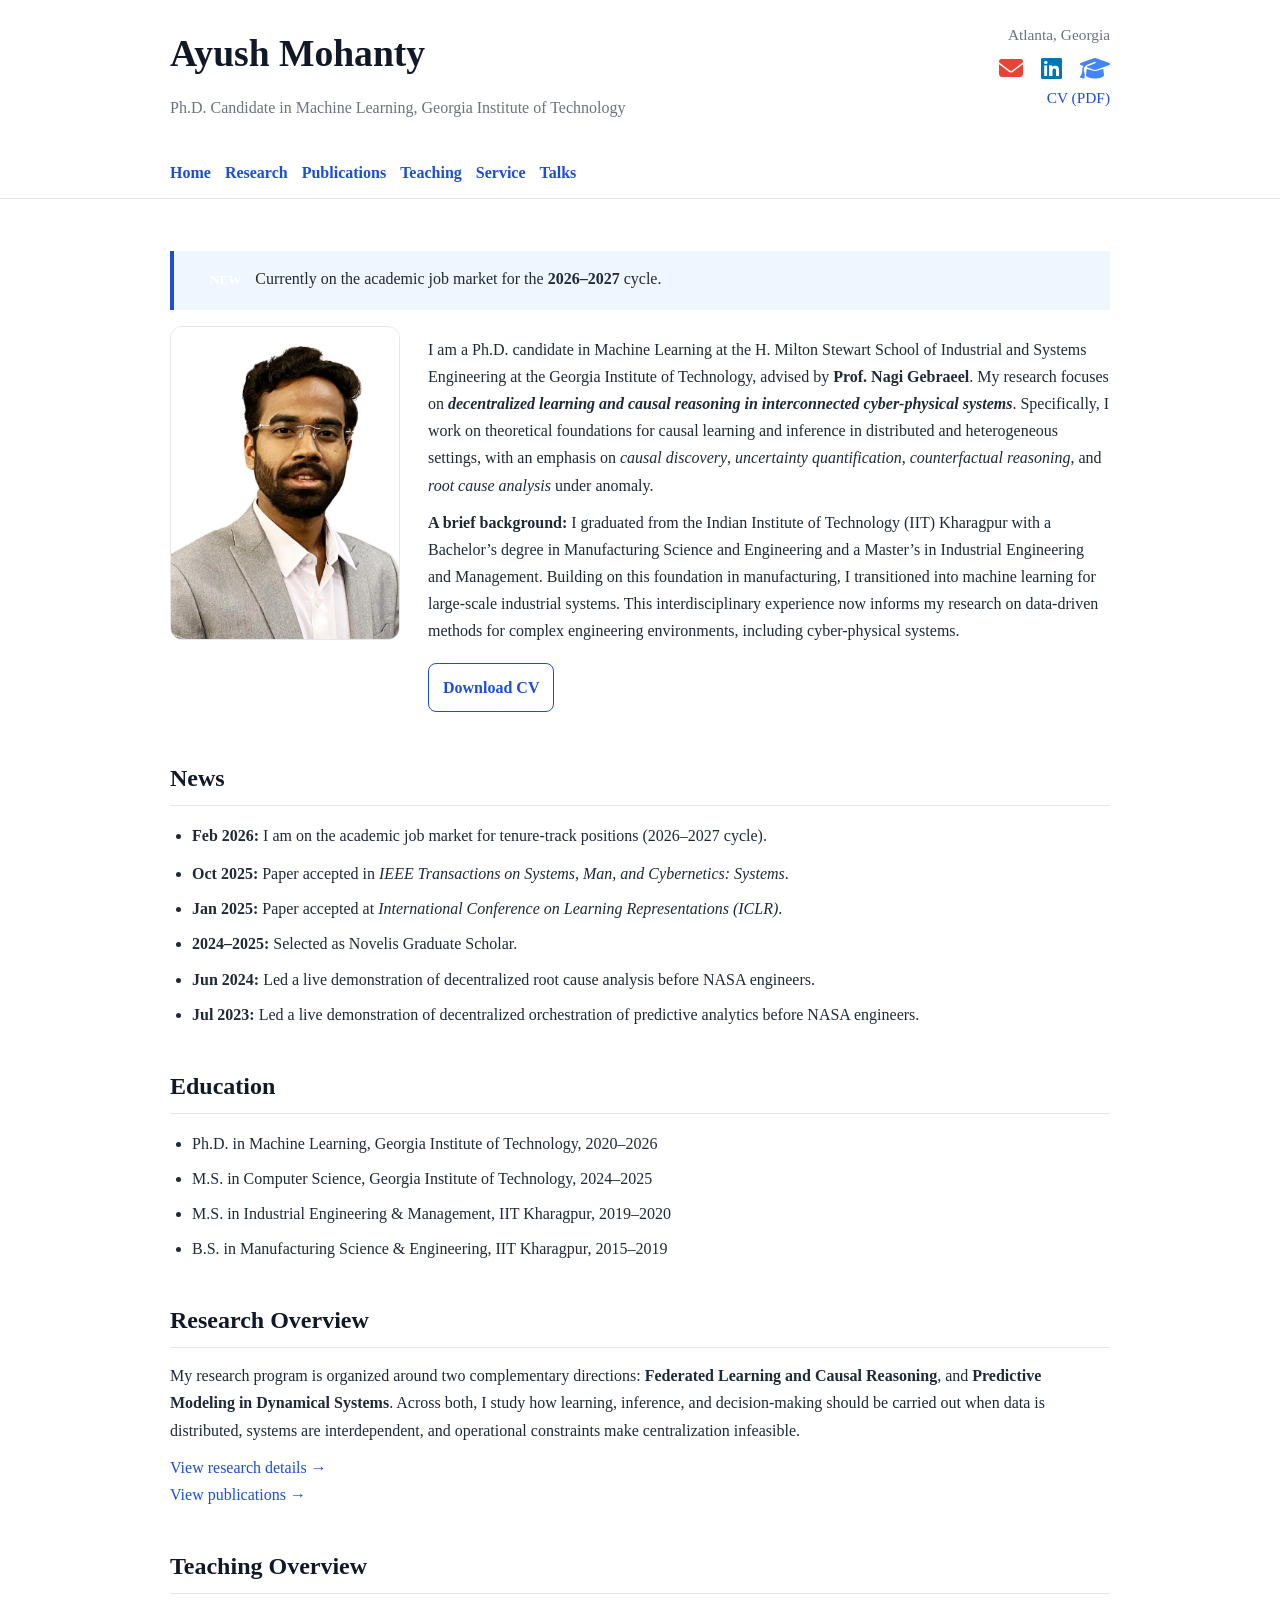
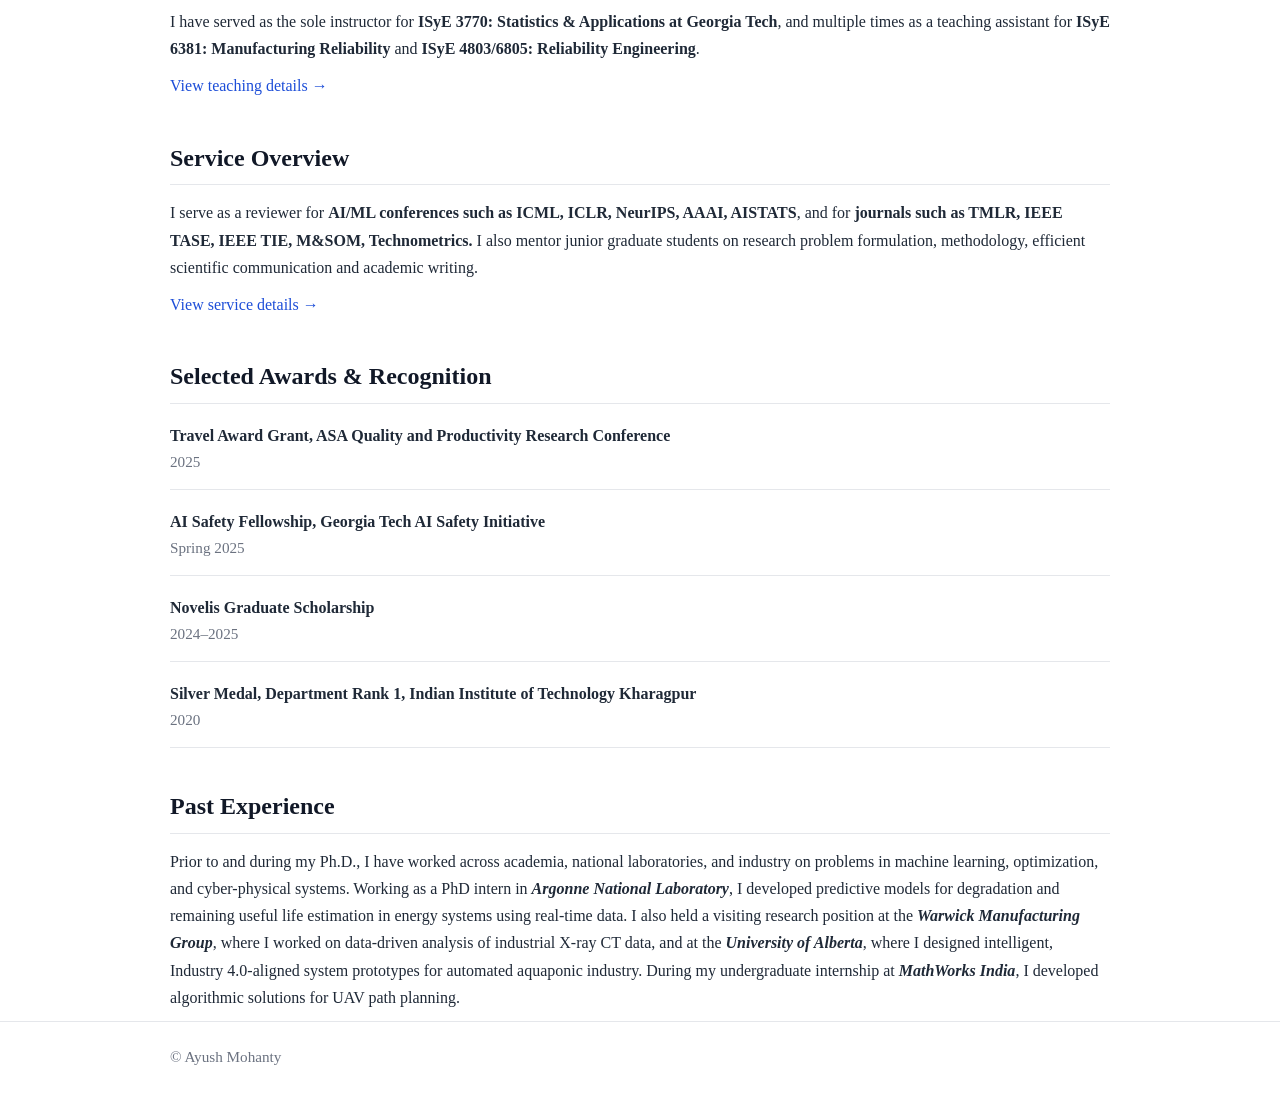
==== index.html @ b54821fb "Edits on March 21, 2026" ====
<!DOCTYPE html>
<html lang="en">
<head>
  <meta charset="UTF-8" />
  <meta name="viewport" content="width=device-width, initial-scale=1.0" />
  <title>Ayush Mohanty</title>
  <link rel="stylesheet" href="style.css" />
  <link rel="stylesheet" href="https://cdnjs.cloudflare.com/ajax/libs/font-awesome/6.5.0/css/all.min.css">
</head>

<body>

<header class="site-header">
  <div class="container">
    <div class="topbar">
      <div>
        <h1 class="name">Ayush Mohanty</h1>
        <p class="tagline">Ph.D. Candidate in Machine Learning, Georgia Institute of Technology</p>
      </div>

<div class="contact">
  <div>Atlanta, Georgia</div>

  <div class="contact-icons">
    <a href="mailto:ayush.mohanty@gatech.edu" title="Email">
      <i class="fas fa-envelope"></i>
    </a>

    <a href="https://www.linkedin.com/in/ayushmohanty14/" target="_blank" title="LinkedIn">
      <i class="fab fa-linkedin"></i>
    </a>

    <a href="https://scholar.google.co.in/citations?user=hMblhyAAAAAJ&hl=en" target="_blank" title="Google Scholar">
      <i class="fas fa-graduation-cap"></i>
    </a>
  </div>

  <div>
    <a href="CV.pdf">CV (PDF)</a>
  </div>
</div>

    <nav>
      <a href="index.html">Home</a>
      <a href="research.html">Research</a>
      <a href="publications.html">Publications</a>
      <a href="teaching.html">Teaching</a>
      <a href="service.html">Service</a>
      <a href="talks.html">Talks</a>
    </nav>
  </div>
</header>

<main class="container">

  <!-- PROFILE -->
  <section class="hero">
    <p class="note-box">
 <span class="new-badge">NEW</span>
    Currently on the academic job market for the <strong>2026–2027</strong> cycle.</p>
    <div class="hero-grid">
      <div>
        <img src="ayush.jpg" alt="Portrait of Ayush Mohanty" class="profile-photo">
      </div>

      <div>
        <p>
         <p>
  I am a Ph.D. candidate in Machine Learning at the H. Milton Stewart School of Industrial and Systems Engineering
  at the Georgia Institute of Technology, advised by <strong>Prof. Nagi Gebraeel</strong>.
  My research focuses on <strong><em>decentralized learning and causal reasoning in interconnected cyber-physical systems</em></strong>.
  Specifically, I work on theoretical foundations for causal learning and inference in distributed and heterogeneous settings, with an emphasis on <em>causal discovery</em>,
  <em>uncertainty quantification</em>, <em>counterfactual reasoning</em>, and <em>root cause analysis</em> under anomaly.
  
  <p>
  <strong>A brief background:</strong> I graduated from the Indian Institute of Technology (IIT) Kharagpur with a Bachelor’s degree in Manufacturing Science and Engineering and a Master’s in Industrial Engineering and Management. Building on this foundation in manufacturing, I transitioned into machine learning for large-scale industrial systems.
  This interdisciplinary experience now informs my research on data-driven methods for complex engineering environments, including cyber-physical systems.
  </p>
        </p>

        <div class="button-row">
          <!-- <a class="button primary" href="research.html">Research</a>
          <a class="button primary" href="publications.html">Publications</a> -->
          <a class="button" href="CV.pdf">Download CV</a>
        </div>
      </div>
    </div>
  </section>

  <!-- NEWS -->
  <section>
<h2>News</h2>

<ul>
    <li>
    <strong>Feb 2026:</strong> I am on the academic job market for tenure-track positions (2026–2027 cycle).
  <span class="new-badge">NEW</span>
  </li>

  <li>
    <strong>Oct 2025:</strong> Paper accepted in <em>IEEE Transactions on Systems, Man, and Cybernetics: Systems</em>.
  </li>

  <li>
    <strong>Jan 2025:</strong> Paper accepted at <em>International Conference on Learning Representations (ICLR)</em>.
  </li>

  <li>
    <strong>2024–2025:</strong> Selected as Novelis Graduate Scholar.
  </li>

  <li>
    <strong>Jun 2024:</strong> Led a live demonstration of decentralized root cause analysis before NASA engineers.

  <li>
    <strong>Jul 2023:</strong> Led a live demonstration of decentralized orchestration of predictive analytics before NASA engineers.
  </li>

</ul>
</ul>
  </section>

        <h2>Education</h2>
    <ul>
      <li>Ph.D. in Machine Learning, Georgia Institute of Technology, 2020–2026</li>
      <li>M.S. in Computer Science, Georgia Institute of Technology, 2024–2025</li>
      <li>M.S. in Industrial Engineering &amp Management, IIT Kharagpur, 2019–2020</li>
      <li>B.S. in Manufacturing Science &amp Engineering, IIT Kharagpur, 2015–2019</li>
    </ul>

  <!-- RESEARCH -->
  <section>
    <h2>Research Overview</h2>

    <p>
      My research program is organized around two complementary directions:
      <strong>Federated Learning and Causal Reasoning</strong>, and
      <strong>Predictive Modeling in Dynamical Systems</strong>.
      Across both, I study how learning, inference, and decision-making should be carried out when data is distributed,
      systems are interdependent, and operational constraints make centralization infeasible.
    </p>

    <p>
      <a href="research.html">View research details →</a><br>
      <a href="publications.html">View publications →</a>
    </p>
  </section>

  <!-- TEACHING -->
  <section>
    <h2>Teaching Overview</h2>

    <p>
I have served as the sole instructor for <strong>ISyE 3770: Statistics & Applications at Georgia Tech</strong>,
and multiple times as a teaching assistant for <strong>ISyE 6381: Manufacturing Reliability</strong> and <strong>ISyE 4803/6805: Reliability Engineering</strong>.
</p>
    </p>
    <p>
      <a href="teaching.html">View teaching details →</a>
    </p>
  </section>

  <!-- SERVICE -->
  <section>
    <h2>Service Overview</h2>

    <p>
I serve as a reviewer for <strong>AI/ML conferences such as ICML, ICLR, NeurIPS, AAAI, AISTATS</strong>, and for <strong>journals such as TMLR, IEEE TASE, IEEE TIE, M&ampSOM, Technometrics.</strong>
I also mentor junior graduate students on research problem formulation, methodology, efficient scientific communication and academic writing. 

    <p>
      <a href="service.html">View service details →</a>
    </p>
  </section>

  <!-- HONORS -->
  <section>
    <h2>Selected Awards &amp; Recognition</h2>

    <div class="list-item">
      <div class="item-title">Travel Award Grant, ASA Quality and Productivity Research Conference</div>
      <div class="meta">2025</div>
    </div>

    <div class="list-item">
      <div class="item-title">AI Safety Fellowship, Georgia Tech AI Safety Initiative</div>
      <div class="meta">Spring 2025</div>
    </div>

    <div class="list-item">
      <div class="item-title">Novelis Graduate Scholarship</div>
      <div class="meta">2024–2025</div>
    </div>

    <div class="list-item">
      <div class="item-title">Silver Medal, Department Rank 1, Indian Institute of Technology Kharagpur</div>
      <div class="meta">2020</div>
    </div>
  </section>

<h2>Past Experience</h2>

<p>
Prior to and during my Ph.D., I have worked across academia, national laboratories, and industry on problems in machine learning, optimization, and cyber-physical systems. 

Working as a PhD intern in <strong><em>Argonne National Laboratory</em></strong>, I developed predictive models for degradation and remaining useful life estimation in energy systems using real-time data. 
I also held a visiting research position at the <strong><em>Warwick Manufacturing Group</em></strong>, where I worked on data-driven analysis of industrial X-ray CT data, and at the  
<strong><em>University of Alberta</em></strong>, where I designed intelligent, Industry 4.0-aligned system prototypes for automated aquaponic industry. During my undergraduate internship at <strong><em>MathWorks India</em></strong>, I developed algorithmic solutions for UAV path planning.
</p>

</main>

<footer class="footer">
  <div class="container">
    © Ayush Mohanty
  </div>
</footer>

</body>
</html>
---- style.css ----
:root {
  --text: #1f2937;
  --muted: #6b7280;
  --line: #e5e7eb;
  --accent: #1d4ed8;
  --accent-dark: #1e40af;
  --soft: #f8fafc;
  --bg: #ffffff;
  --maxw: 980px;
  --flash1: #d97706;
  --flash2: #dc2626;
}

* {
  box-sizing: border-box;
}

html {
  scroll-behavior: smooth;
}

body {
  margin: 0;
  font-family: Georgia, "Times New Roman", serif;
  color: var(--text);
  background: var(--bg);
  line-height: 1.7;
}

.container {
  max-width: var(--maxw);
  margin: 0 auto;
  padding: 0 20px;
}

.site-header {
  border-bottom: 1px solid var(--line);
  padding: 22px 0 12px;
  margin-bottom: 30px;
}

.topbar {
  display: flex;
  justify-content: space-between;
  align-items: flex-start;
  gap: 20px;
  flex-wrap: wrap;
}

.name {
  font-size: 2.35rem;
  margin: 0;
  color: #111827;
}

.tagline {
  margin: 8px 0 0;
  color: var(--muted);
  font-size: 1rem;
}

.contact {
  font-size: 0.96rem;
  color: var(--muted);
  text-align: right;
}

.contact a,
nav a,
a {
  color: var(--accent);
  text-decoration: none;
}

.contact-icons a[href*="mailto"] i {
  color: #ea4335; /* Gmail red */
}

.contact-icons a[href*="linkedin"] i {
  color: #0077b5; /* LinkedIn blue */
}

.contact-icons a[href*="scholar"] i {
  color: #4285f4; /* Google blue */
}

.contact-icons a[href$="CV.pdf"] i {
  color: #6b7280; /* neutral */
}

.contact-icons {
  margin-top: 8px;
  display: flex;
  justify-content: flex-end; /* keeps it right-aligned */
  gap: 18px; /* space between icons */
}

.contact-icons a i {
  font-size: 24px; /* increase size */
  transition: transform 0.15s ease, opacity 0.15s ease;
}

.contact-icons a:hover i {
  transform: translateY(-2px); /* subtle lift */
  opacity: 0.85;
}

a:hover,
nav a:hover {
  text-decoration: underline;
}

nav {
  margin-top: 18px;
  display: flex;
  flex-wrap: wrap;
  gap: 14px;
}

nav a {
  font-weight: 600;
}

main {
  padding-bottom: 60px;
}

h1, h2, h3 {
  color: #111827;
}

h2 {
  margin-top: 38px;
  margin-bottom: 14px;
  padding-bottom: 6px;
  border-bottom: 1px solid var(--line);
}

h3 {
  margin-top: 0;
  margin-bottom: 8px;
}

p {
  margin: 10px 0;
}

ul {
  padding-left: 22px;
}

li {
  margin: 8px 0;
}

.hero {
  padding: 6px 0 8px;
}

.hero-grid {
  display: grid;
  grid-template-columns: 230px 1fr;
  gap: 28px;
  align-items: start;
}

.profile-photo {
  width: 100%;
  max-width: 230px;
  border-radius: 12px;
  border: 1px solid var(--line);
  display: block;
  background: var(--soft);
}

.button-row {
  display: flex;
  flex-wrap: wrap;
  gap: 12px;
  margin-top: 18px;
}

.button {
  display: inline-block;
  border: 1px solid var(--accent);
  color: var(--accent);
  padding: 10px 14px;
  border-radius: 8px;
  font-weight: 600;
}

.button:hover {
  background: #eff6ff;
  text-decoration: none;
}

.button.primary {
  background: var(--accent);
  color: white;
}

.button.primary:hover {
  background: var(--accent-dark);
}

.card {
  border: 1px solid var(--line);
  border-radius: 10px;
  padding: 18px;
  margin: 16px 0;
  background: white;
}

.meta {
  color: var(--muted);
  font-size: 0.95rem;
}

.two-col {
  display: grid;
  grid-template-columns: 2fr 1fr;
  gap: 28px;
}

.list-item {
  margin: 18px 0;
  padding-bottom: 14px;
  border-bottom: 1px solid var(--line);
}

.item-title {
  font-weight: 700;
}

.note-box {
  border-left: 4px solid var(--accent);
  background: #eff6ff;
  padding: 14px 16px;
  margin: 16px 0;
}

.new-badge {
  display: inline-block;
  margin-left: 10px;
  padding: 4px 10px;
  border-radius: 999px;
  font-size: 0.82rem;
  font-weight: 700;
  color: white;
  animation: flash 1s infinite;
}

@keyframes flash {
  0% {
    background: var(--flash1);
    opacity: 1;
  }
  50% {
    background: var(--flash2);
    opacity: 0.45;
  }
  100% {
    background: var(--flash1);
    opacity: 1;
  }
}

.thrust {
  display: grid;
  grid-template-columns: 270px 1fr;
  gap: 24px;
  align-items: start;
  margin: 24px 0 30px;
}

.figure-placeholder {
  width: 100%;
  min-height: 190px;
  border: 2px dashed #cbd5e1;
  border-radius: 12px;
  background: var(--soft);
  display: flex;
  align-items: center;
  justify-content: center;
  color: var(--muted);
  text-align: center;
  padding: 16px;
}

.figure-wide {
  width: 100%;
  max-width: 900px;
  height: auto;
  display: block;
  margin: 0 0 0 0; /* top right bottom left */
  border-radius: 1px;
}
.figure-wide2 {
  width: 50%;
  max-width: 900px;
  height: auto;
  display: block;
  margin: 0 0 0 0; /* top right bottom left */
  border-radius: 1px;
}
.footer {
  border-top: 1px solid var(--line);
  padding: 22px 0 38px;
  color: var(--muted);
  font-size: 0.95rem;
}

@media (max-width: 760px) {
  .hero-grid,
  .two-col,
  .thrust {
    grid-template-columns: 1fr;
  }

  .contact {
    text-align: left;
  }

  .name {
    font-size: 1.9rem;
  }

  .profile-photo {
    max-width: 220px;
  }
}
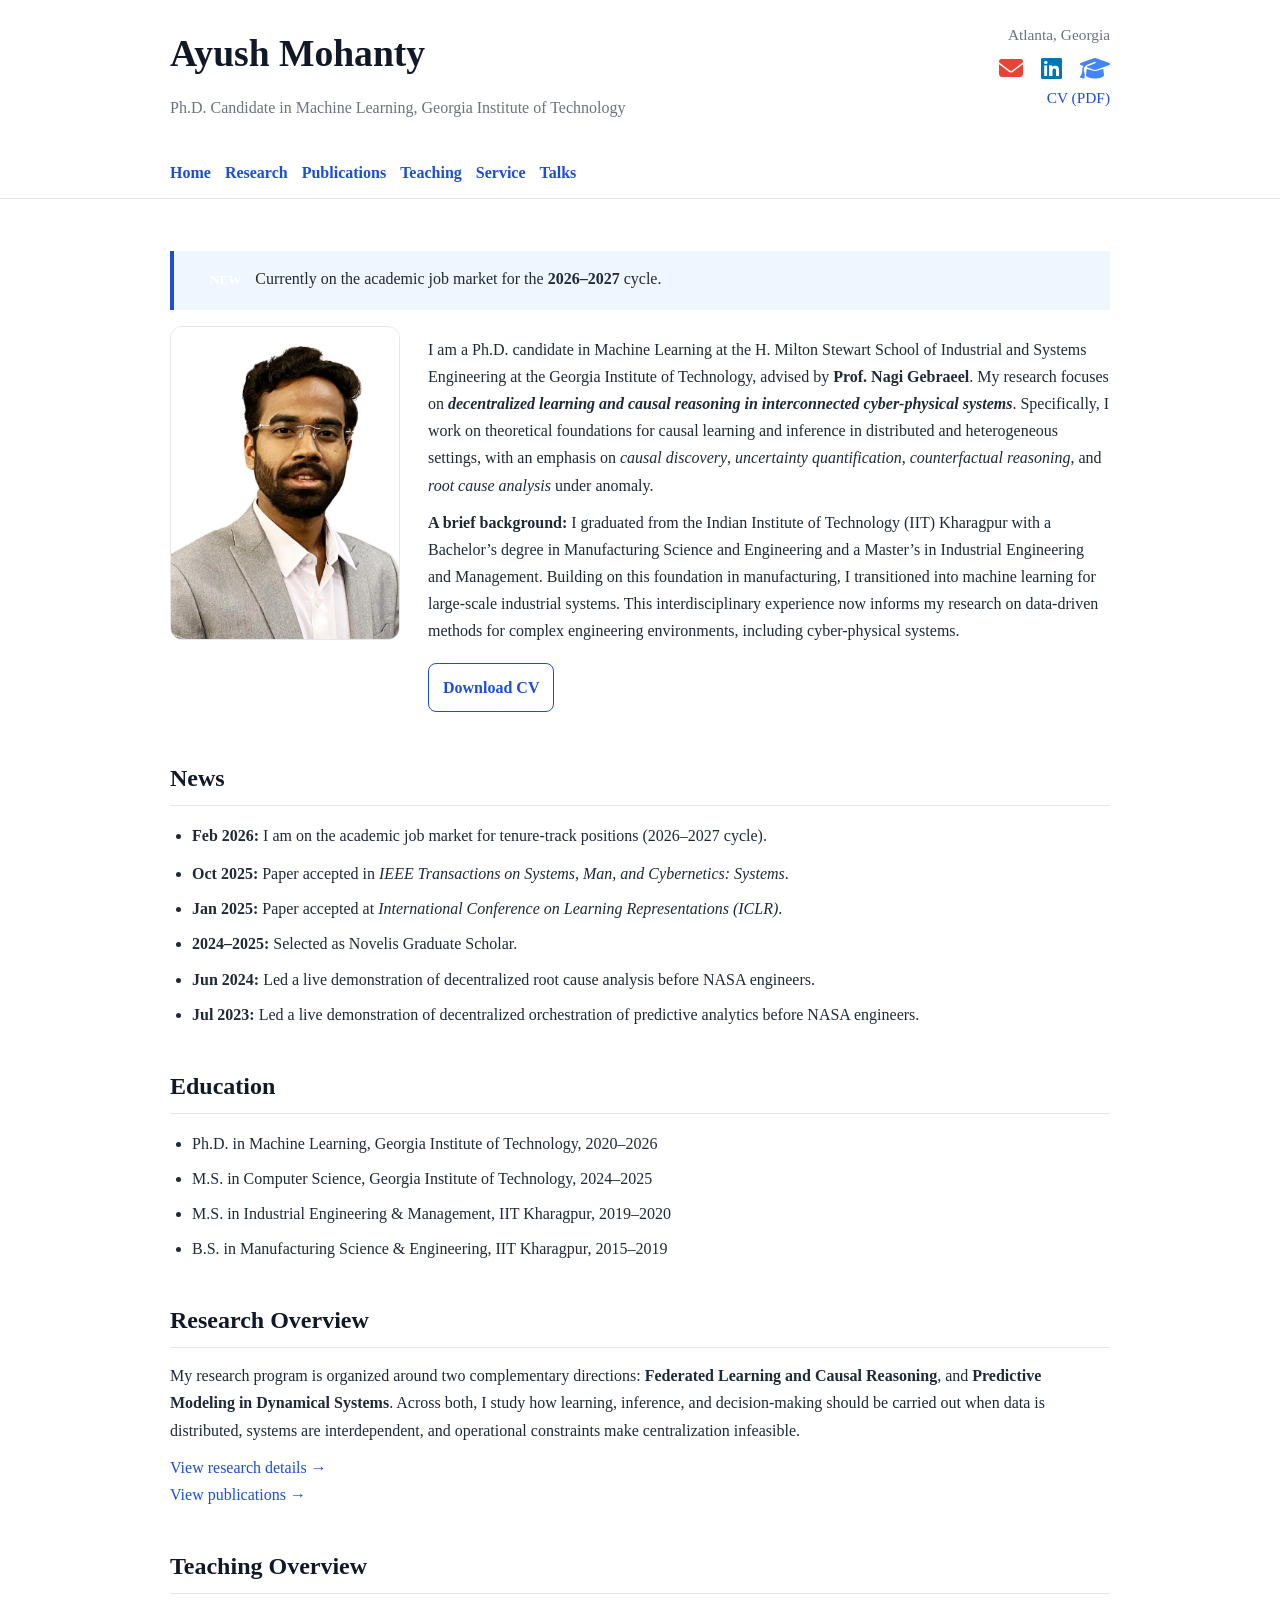
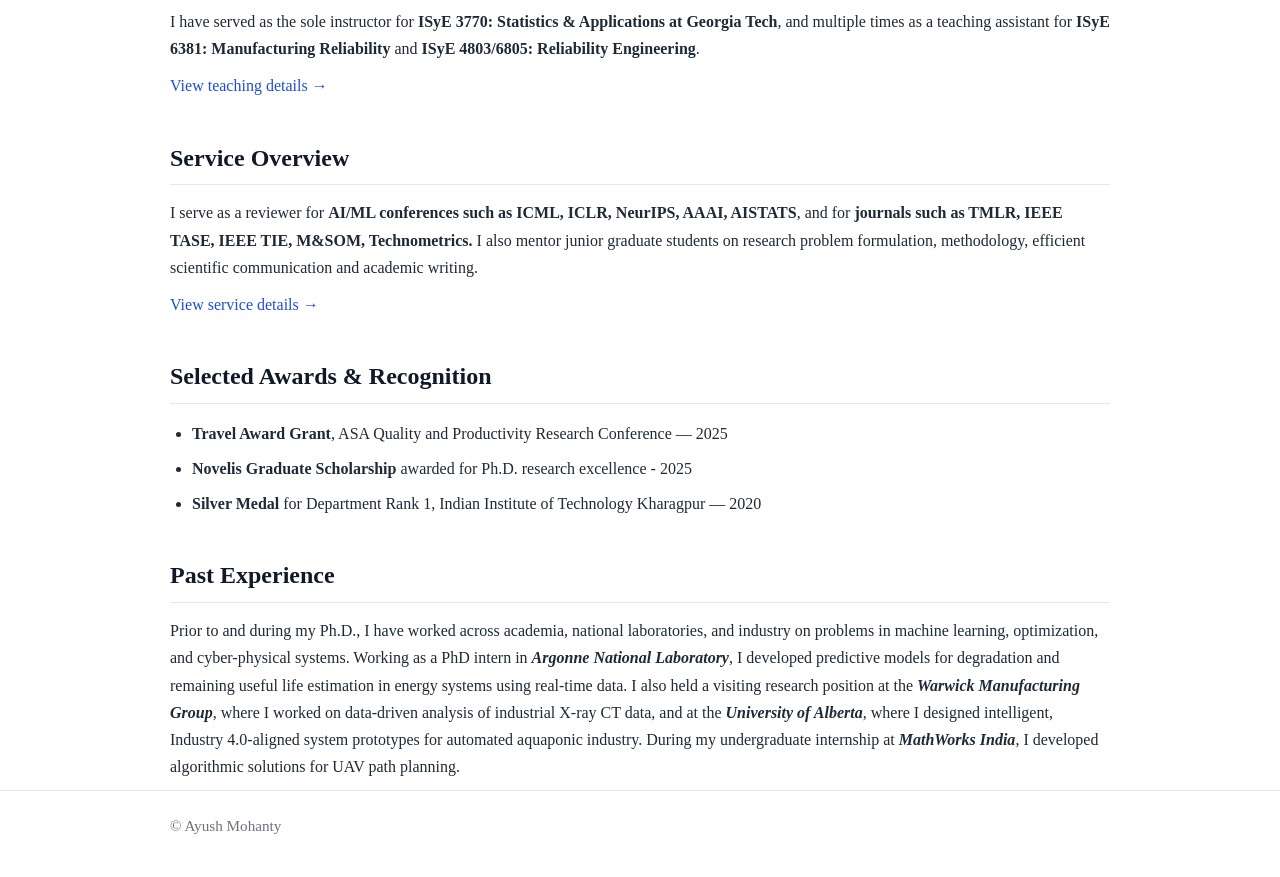
==== commit ca738e50: "Edits #2 on March 21, 2026" ====
--- a/index.html
+++ b/index.html
@@ -175,28 +175,22 @@
 
   <!-- HONORS -->
   <section>
-    <h2>Selected Awards &amp; Recognition</h2>
-
-    <div class="list-item">
-      <div class="item-title">Travel Award Grant, ASA Quality and Productivity Research Conference</div>
-      <div class="meta">2025</div>
-    </div>
-
-    <div class="list-item">
-      <div class="item-title">AI Safety Fellowship, Georgia Tech AI Safety Initiative</div>
-      <div class="meta">Spring 2025</div>
-    </div>
-
-    <div class="list-item">
-      <div class="item-title">Novelis Graduate Scholarship</div>
-      <div class="meta">2024–2025</div>
-    </div>
-
-    <div class="list-item">
-      <div class="item-title">Silver Medal, Department Rank 1, Indian Institute of Technology Kharagpur</div>
-      <div class="meta">2020</div>
-    </div>
-  </section>
+  <h2>Selected Awards &amp; Recognition</h2>
+
+  <ul>
+    <li>
+      <strong>Travel Award Grant</strong>, ASA Quality and Productivity Research Conference — 2025
+    </li>
+
+    <li>
+      <strong>Novelis Graduate Scholarship</strong> awarded for Ph.D. research excellence - 2025
+    </li>
+
+    <li>
+      <strong>Silver Medal</strong> for Department Rank 1, Indian Institute of Technology Kharagpur — 2020
+    </li>
+  </ul>
+</section>
 
 <h2>Past Experience</h2>
 
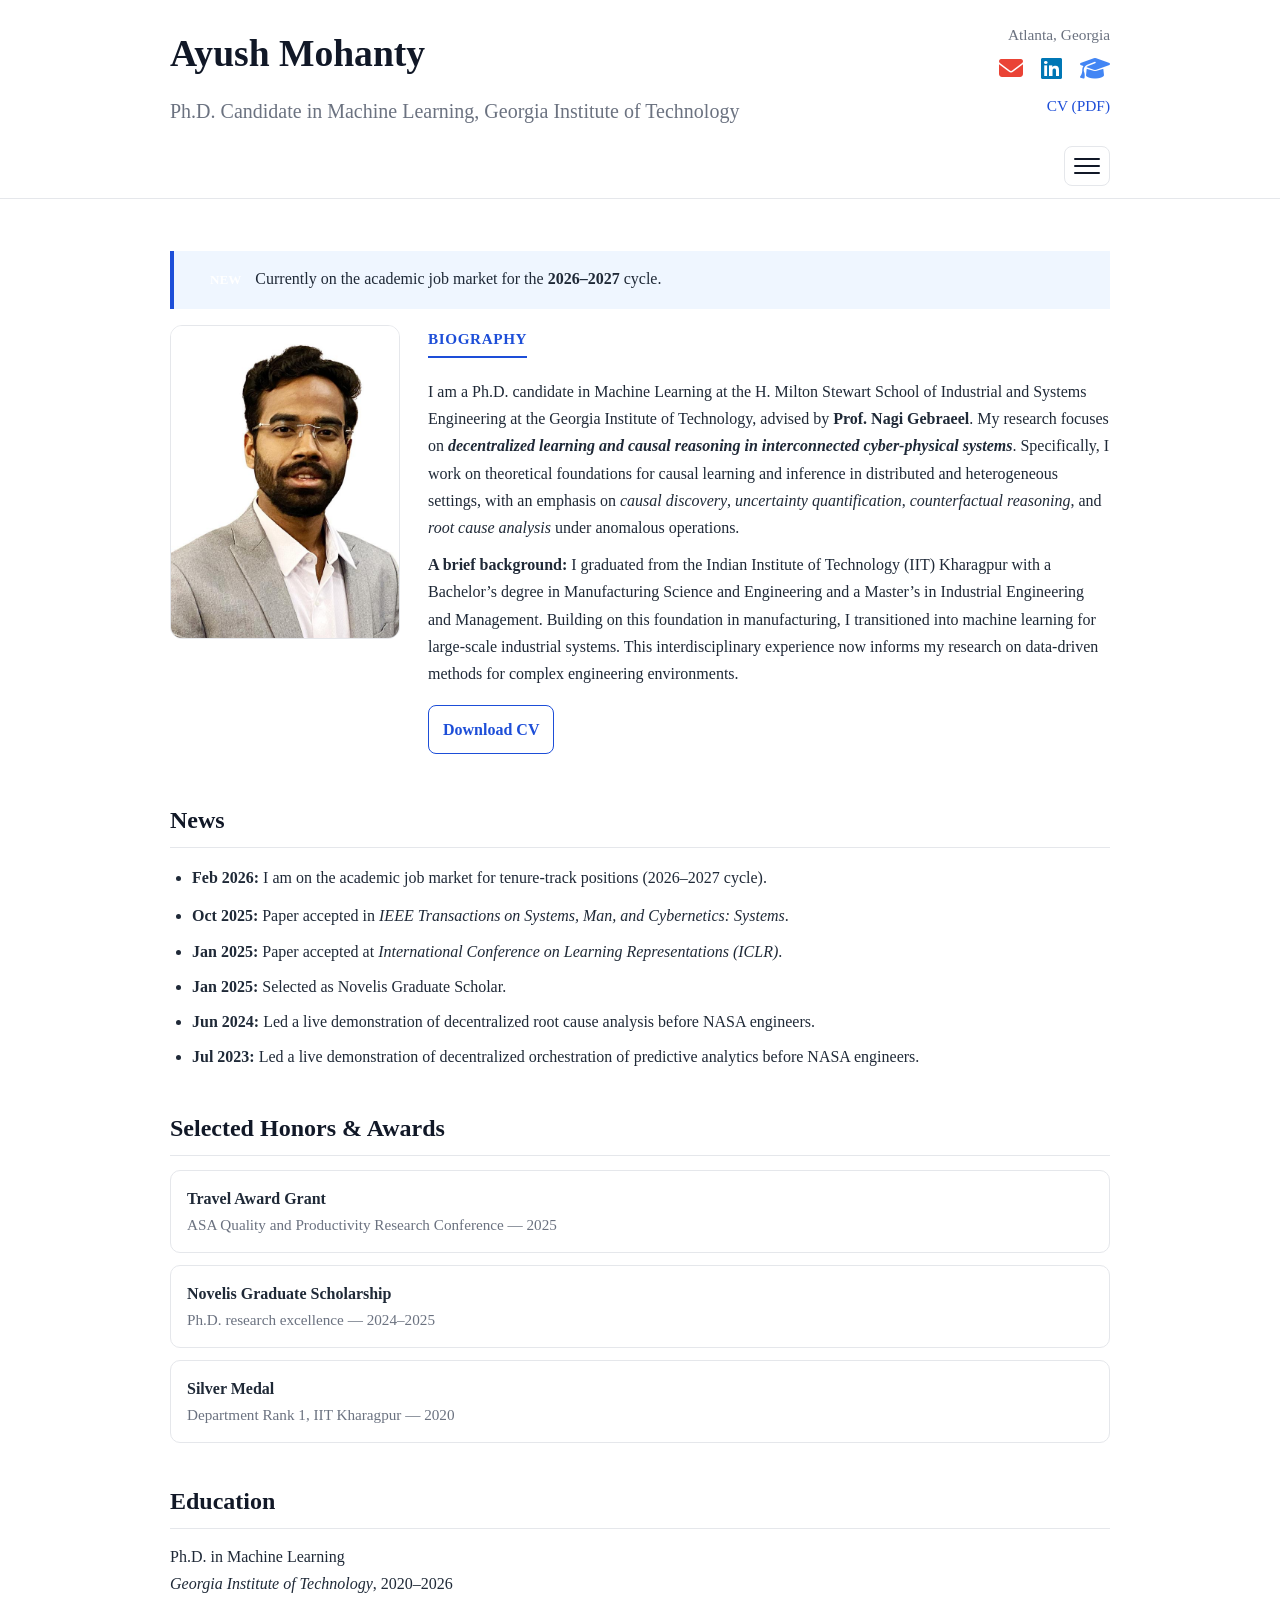
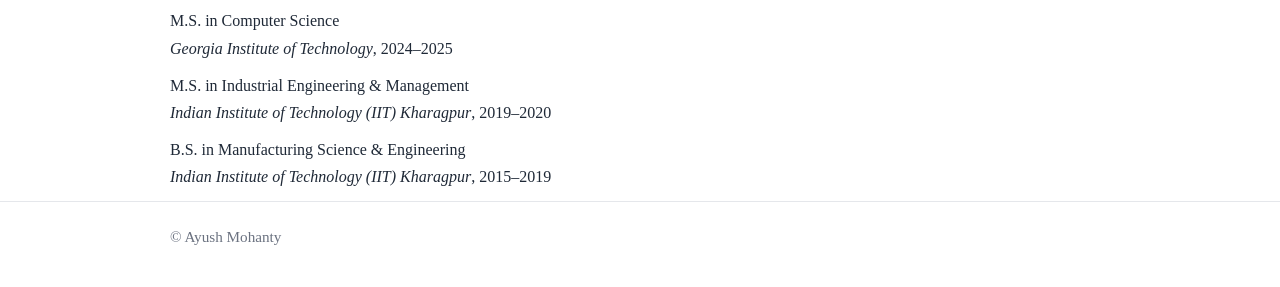
==== commit 627ed55d: "Edits on March 22, 2026" ====
--- a/index.html
+++ b/index.html
@@ -4,211 +4,201 @@
   <meta charset="UTF-8" />
   <meta name="viewport" content="width=device-width, initial-scale=1.0" />
   <title>Ayush Mohanty</title>
+
+  <link rel="stylesheet" href="https://cdnjs.cloudflare.com/ajax/libs/font-awesome/6.5.0/css/all.min.css" />
   <link rel="stylesheet" href="style.css" />
-  <link rel="stylesheet" href="https://cdnjs.cloudflare.com/ajax/libs/font-awesome/6.5.0/css/all.min.css">
 </head>
 
 <body>
-
-<header class="site-header">
-  <div class="container">
-    <div class="topbar">
-      <div>
-        <h1 class="name">Ayush Mohanty</h1>
-        <p class="tagline">Ph.D. Candidate in Machine Learning, Georgia Institute of Technology</p>
+  <header class="site-header">
+    <div class="container">
+      <div class="topbar">
+        <div>
+          <h1 class="name">Ayush Mohanty</h1>
+          <p class="tagline">Ph.D. Candidate in Machine Learning, Georgia Institute of Technology</p>
+        </div>
+
+        <div class="contact">
+          <div>Atlanta, Georgia</div>
+
+          <div class="contact-icons">
+            <a href="mailto:ayush.mohanty@gatech.edu" title="Email" aria-label="Email">
+              <i class="fas fa-envelope"></i>
+            </a>
+
+            <a href="https://www.linkedin.com/in/ayushmohanty14/" target="_blank" rel="noopener noreferrer" title="LinkedIn" aria-label="LinkedIn">
+              <i class="fab fa-linkedin"></i>
+            </a>
+
+            <a href="https://scholar.google.co.in/citations?user=hMblhyAAAAAJ&hl=en" target="_blank" rel="noopener noreferrer" title="Google Scholar" aria-label="Google Scholar">
+              <i class="fas fa-graduation-cap"></i>
+            </a>
+          </div>
+
+          <div class="cv-link">
+            <a href="CV.pdf">CV (PDF)</a>
+          </div>
+        </div>
       </div>
 
-<div class="contact">
-  <div>Atlanta, Georgia</div>
-
-  <div class="contact-icons">
-    <a href="mailto:ayush.mohanty@gatech.edu" title="Email">
-      <i class="fas fa-envelope"></i>
-    </a>
-
-    <a href="https://www.linkedin.com/in/ayushmohanty14/" target="_blank" title="LinkedIn">
-      <i class="fab fa-linkedin"></i>
-    </a>
-
-    <a href="https://scholar.google.co.in/citations?user=hMblhyAAAAAJ&hl=en" target="_blank" title="Google Scholar">
-      <i class="fas fa-graduation-cap"></i>
-    </a>
+      <div class="menu-wrap">
+        <button class="menu-toggle" id="menuToggle" aria-label="Open menu" aria-expanded="false" aria-controls="siteMenu">
+          <span></span>
+          <span></span>
+          <span></span>
+        </button>
+
+        <nav class="site-nav" id="siteMenu">
+          <a href="index.html">Home</a>
+          <a href="research.html">Research</a>
+          <a href="publications.html">Publications</a>
+          <a href="teaching.html">Teaching</a>
+          <a href="service.html">Service</a>
+          <a href="talks.html">Talks</a>
+        </nav>
+      </div>
+    </div>
+  </header>
+
+  <main class="container">
+    <section class="hero">
+      <p class="note-box">
+        <span class="new-badge">NEW</span>
+        Currently on the academic job market for the <strong>2026–2027</strong> cycle.
+      </p>
+
+      <div class="hero-grid">
+        <div>
+          <img src="ayush.jpg" alt="Portrait of Ayush Mohanty" class="profile-photo" />
+        </div>
+
+        <div class="hero-text-col">
+          <div class="bio-label">Biography</div>
+
+          <p>
+            I am a Ph.D. candidate in Machine Learning at the H. Milton Stewart School of Industrial and Systems Engineering
+            at the Georgia Institute of Technology, advised by <strong>Prof. Nagi Gebraeel</strong>.
+            My research focuses on <strong><em>decentralized learning and causal reasoning in interconnected cyber-physical systems</em></strong>.
+            Specifically, I work on theoretical foundations for causal learning and inference in distributed and heterogeneous settings,
+            with an emphasis on <em>causal discovery</em>, <em>uncertainty quantification</em>, <em>counterfactual reasoning</em>,
+            and <em>root cause analysis</em> under anomalous operations.
+          </p>
+
+          <p>
+            <strong>A brief background:</strong> I graduated from the Indian Institute of Technology (IIT) Kharagpur with a Bachelor’s degree in Manufacturing Science and Engineering
+            and a Master’s in Industrial Engineering and Management. Building on this foundation in manufacturing, I transitioned into machine learning
+            for large-scale industrial systems. This interdisciplinary experience now informs my research on data-driven methods for complex engineering
+            environments.
+          </p>
+
+          <div class="button-row">
+            <a class="button" href="CV.pdf">Download CV</a>
+          </div>
+        </div>
+      </div>
+    </section>
+
+    <section>
+      <h2>News</h2>
+      <ul class="clean-list">
+        <li>
+          <strong>Feb 2026:</strong> I am on the academic job market for tenure-track positions (2026–2027 cycle).
+          <span class="new-badge inline-badge">NEW</span>
+        </li>
+        <li>
+          <strong>Oct 2025:</strong> Paper accepted in <em>IEEE Transactions on Systems, Man, and Cybernetics: Systems</em>.
+        </li>
+        <li>
+          <strong>Jan 2025:</strong> Paper accepted at <em>International Conference on Learning Representations (ICLR)</em>.
+        </li>
+        <li>
+          <strong>Jan 2025:</strong> Selected as Novelis Graduate Scholar.
+        </li>
+        <li>
+          <strong>Jun 2024:</strong> Led a live demonstration of decentralized root cause analysis before NASA engineers.
+        </li>
+        <li>
+          <strong>Jul 2023:</strong> Led a live demonstration of decentralized orchestration of predictive analytics before NASA engineers.
+        </li>
+      </ul>
+    </section>
+
+<section>
+  <h2>Selected Honors &amp; Awards</h2>
+
+  <div class="stack-list">
+    <div class="stack-item">
+      <div class="item-title">Travel Award Grant</div>
+      <div class="meta">ASA Quality and Productivity Research Conference — 2025</div>
+    </div>
+
+    <div class="stack-item">
+      <div class="item-title">Novelis Graduate Scholarship</div>
+      <div class="meta">Ph.D. research excellence — 2024–2025</div>
+    </div>
+
+    <div class="stack-item">
+      <div class="item-title">Silver Medal</div>
+      <div class="meta">Department Rank 1, IIT Kharagpur — 2020</div>
+    </div>
   </div>
-
-  <div>
-    <a href="CV.pdf">CV (PDF)</a>
+</section>
+
+<section>
+  <h2>Education</h2>
+
+  <div class="edu-simple">
+    <p>
+      Ph.D. in Machine Learning<br>
+      <em>Georgia Institute of Technology</em>, 2020–2026
+    </p>
+
+    <p>
+      M.S. in Computer Science<br>
+      <em>Georgia Institute of Technology</em>, 2024–2025
+    </p>
+
+    <p>
+      M.S. in Industrial Engineering &amp; Management<br>
+      <em>Indian Institute of Technology (IIT) Kharagpur</em>, 2019–2020
+    </p>
+
+    <p>
+      B.S. in Manufacturing Science &amp; Engineering<br>
+      <em>Indian Institute of Technology (IIT) Kharagpur</em>, 2015–2019
+    </p>
   </div>
-</div>
-
-    <nav>
-      <a href="index.html">Home</a>
-      <a href="research.html">Research</a>
-      <a href="publications.html">Publications</a>
-      <a href="teaching.html">Teaching</a>
-      <a href="service.html">Service</a>
-      <a href="talks.html">Talks</a>
-    </nav>
-  </div>
-</header>
-
-<main class="container">
-
-  <!-- PROFILE -->
-  <section class="hero">
-    <p class="note-box">
- <span class="new-badge">NEW</span>
-    Currently on the academic job market for the <strong>2026–2027</strong> cycle.</p>
-    <div class="hero-grid">
-      <div>
-        <img src="ayush.jpg" alt="Portrait of Ayush Mohanty" class="profile-photo">
-      </div>
-
-      <div>
-        <p>
-         <p>
-  I am a Ph.D. candidate in Machine Learning at the H. Milton Stewart School of Industrial and Systems Engineering
-  at the Georgia Institute of Technology, advised by <strong>Prof. Nagi Gebraeel</strong>.
-  My research focuses on <strong><em>decentralized learning and causal reasoning in interconnected cyber-physical systems</em></strong>.
-  Specifically, I work on theoretical foundations for causal learning and inference in distributed and heterogeneous settings, with an emphasis on <em>causal discovery</em>,
-  <em>uncertainty quantification</em>, <em>counterfactual reasoning</em>, and <em>root cause analysis</em> under anomaly.
-  
-  <p>
-  <strong>A brief background:</strong> I graduated from the Indian Institute of Technology (IIT) Kharagpur with a Bachelor’s degree in Manufacturing Science and Engineering and a Master’s in Industrial Engineering and Management. Building on this foundation in manufacturing, I transitioned into machine learning for large-scale industrial systems.
-  This interdisciplinary experience now informs my research on data-driven methods for complex engineering environments, including cyber-physical systems.
-  </p>
-        </p>
-
-        <div class="button-row">
-          <!-- <a class="button primary" href="research.html">Research</a>
-          <a class="button primary" href="publications.html">Publications</a> -->
-          <a class="button" href="CV.pdf">Download CV</a>
-        </div>
-      </div>
-    </div>
-  </section>
-
-  <!-- NEWS -->
-  <section>
-<h2>News</h2>
-
-<ul>
-    <li>
-    <strong>Feb 2026:</strong> I am on the academic job market for tenure-track positions (2026–2027 cycle).
-  <span class="new-badge">NEW</span>
-  </li>
-
-  <li>
-    <strong>Oct 2025:</strong> Paper accepted in <em>IEEE Transactions on Systems, Man, and Cybernetics: Systems</em>.
-  </li>
-
-  <li>
-    <strong>Jan 2025:</strong> Paper accepted at <em>International Conference on Learning Representations (ICLR)</em>.
-  </li>
-
-  <li>
-    <strong>2024–2025:</strong> Selected as Novelis Graduate Scholar.
-  </li>
-
-  <li>
-    <strong>Jun 2024:</strong> Led a live demonstration of decentralized root cause analysis before NASA engineers.
-
-  <li>
-    <strong>Jul 2023:</strong> Led a live demonstration of decentralized orchestration of predictive analytics before NASA engineers.
-  </li>
-
-</ul>
-</ul>
-  </section>
-
-        <h2>Education</h2>
-    <ul>
-      <li>Ph.D. in Machine Learning, Georgia Institute of Technology, 2020–2026</li>
-      <li>M.S. in Computer Science, Georgia Institute of Technology, 2024–2025</li>
-      <li>M.S. in Industrial Engineering &amp Management, IIT Kharagpur, 2019–2020</li>
-      <li>B.S. in Manufacturing Science &amp Engineering, IIT Kharagpur, 2015–2019</li>
-    </ul>
-
-  <!-- RESEARCH -->
-  <section>
-    <h2>Research Overview</h2>
-
-    <p>
-      My research program is organized around two complementary directions:
-      <strong>Federated Learning and Causal Reasoning</strong>, and
-      <strong>Predictive Modeling in Dynamical Systems</strong>.
-      Across both, I study how learning, inference, and decision-making should be carried out when data is distributed,
-      systems are interdependent, and operational constraints make centralization infeasible.
-    </p>
-
-    <p>
-      <a href="research.html">View research details →</a><br>
-      <a href="publications.html">View publications →</a>
-    </p>
-  </section>
-
-  <!-- TEACHING -->
-  <section>
-    <h2>Teaching Overview</h2>
-
-    <p>
-I have served as the sole instructor for <strong>ISyE 3770: Statistics & Applications at Georgia Tech</strong>,
-and multiple times as a teaching assistant for <strong>ISyE 6381: Manufacturing Reliability</strong> and <strong>ISyE 4803/6805: Reliability Engineering</strong>.
-</p>
-    </p>
-    <p>
-      <a href="teaching.html">View teaching details →</a>
-    </p>
-  </section>
-
-  <!-- SERVICE -->
-  <section>
-    <h2>Service Overview</h2>
-
-    <p>
-I serve as a reviewer for <strong>AI/ML conferences such as ICML, ICLR, NeurIPS, AAAI, AISTATS</strong>, and for <strong>journals such as TMLR, IEEE TASE, IEEE TIE, M&ampSOM, Technometrics.</strong>
-I also mentor junior graduate students on research problem formulation, methodology, efficient scientific communication and academic writing. 
-
-    <p>
-      <a href="service.html">View service details →</a>
-    </p>
-  </section>
-
-  <!-- HONORS -->
-  <section>
-  <h2>Selected Awards &amp; Recognition</h2>
-
-  <ul>
-    <li>
-      <strong>Travel Award Grant</strong>, ASA Quality and Productivity Research Conference — 2025
-    </li>
-
-    <li>
-      <strong>Novelis Graduate Scholarship</strong> awarded for Ph.D. research excellence - 2025
-    </li>
-
-    <li>
-      <strong>Silver Medal</strong> for Department Rank 1, Indian Institute of Technology Kharagpur — 2020
-    </li>
-  </ul>
 </section>
-
-<h2>Past Experience</h2>
-
-<p>
-Prior to and during my Ph.D., I have worked across academia, national laboratories, and industry on problems in machine learning, optimization, and cyber-physical systems. 
-
-Working as a PhD intern in <strong><em>Argonne National Laboratory</em></strong>, I developed predictive models for degradation and remaining useful life estimation in energy systems using real-time data. 
-I also held a visiting research position at the <strong><em>Warwick Manufacturing Group</em></strong>, where I worked on data-driven analysis of industrial X-ray CT data, and at the  
-<strong><em>University of Alberta</em></strong>, where I designed intelligent, Industry 4.0-aligned system prototypes for automated aquaponic industry. During my undergraduate internship at <strong><em>MathWorks India</em></strong>, I developed algorithmic solutions for UAV path planning.
-</p>
-
-</main>
-
-<footer class="footer">
-  <div class="container">
-    © Ayush Mohanty
-  </div>
-</footer>
-
+  </main>
+
+  <footer class="footer">
+    <div class="container">
+      © Ayush Mohanty
+    </div>
+  </footer>
+
+  <script>
+    const menuToggle = document.getElementById("menuToggle");
+    const siteMenu = document.getElementById("siteMenu");
+
+    menuToggle.addEventListener("click", () => {
+      siteMenu.classList.toggle("open");
+      menuToggle.classList.toggle("active");
+
+      const expanded = menuToggle.getAttribute("aria-expanded") === "true";
+      menuToggle.setAttribute("aria-expanded", String(!expanded));
+    });
+
+    document.addEventListener("click", (event) => {
+      const clickedToggle = menuToggle.contains(event.target);
+      const clickedMenu = siteMenu.contains(event.target);
+
+      if (!clickedToggle && !clickedMenu) {
+        siteMenu.classList.remove("open");
+        menuToggle.classList.remove("active");
+        menuToggle.setAttribute("aria-expanded", "false");
+      }
+    });
+  </script>
 </body>
 </html>
--- a/style.css
+++ b/style.css
@@ -56,7 +56,8 @@
 .tagline {
   margin: 8px 0 0;
   color: var(--muted);
-  font-size: 1rem;
+  font-size: 1.25rem;   /* ↑ increase from 1rem */
+  font-weight: 300;     /* makes it more visible */
 }
 
 .contact {
@@ -73,35 +74,35 @@
 }
 
 .contact-icons a[href*="mailto"] i {
-  color: #ea4335; /* Gmail red */
+  color: #ea4335;
 }
 
 .contact-icons a[href*="linkedin"] i {
-  color: #0077b5; /* LinkedIn blue */
+  color: #0077b5;
 }
 
 .contact-icons a[href*="scholar"] i {
-  color: #4285f4; /* Google blue */
+  color: #4285f4;
 }
 
 .contact-icons a[href$="CV.pdf"] i {
-  color: #6b7280; /* neutral */
+  color: #6b7280;
 }
 
 .contact-icons {
   margin-top: 8px;
   display: flex;
-  justify-content: flex-end; /* keeps it right-aligned */
-  gap: 18px; /* space between icons */
+  justify-content: flex-end;
+  gap: 18px;
 }
 
 .contact-icons a i {
-  font-size: 24px; /* increase size */
+  font-size: 24px;
   transition: transform 0.15s ease, opacity 0.15s ease;
 }
 
 .contact-icons a:hover i {
-  transform: translateY(-2px); /* subtle lift */
+  transform: translateY(-2px);
   opacity: 0.85;
 }
 
@@ -292,17 +293,19 @@
   max-width: 900px;
   height: auto;
   display: block;
-  margin: 0 0 0 0; /* top right bottom left */
+  margin: 0 0 0 0;
   border-radius: 1px;
 }
+
 .figure-wide2 {
-  width: 50%;
+  width: 75%;
   max-width: 900px;
   height: auto;
   display: block;
-  margin: 0 0 0 0; /* top right bottom left */
+  margin: 0 0 0 0;
   border-radius: 1px;
 }
+
 .footer {
   border-top: 1px solid var(--line);
   padding: 22px 0 38px;
@@ -310,6 +313,136 @@
   font-size: 0.95rem;
 }
 
+/* =========================
+   NEW / MODIFIED STYLES
+   ========================= */
+
+/* biography label */
+.bio-label {
+  display: inline-block;
+  margin-bottom: 10px;
+  padding-bottom: 4px;
+  border-bottom: 2px solid var(--accent);
+  color: var(--accent);
+  font-size: 0.95rem;
+  font-weight: 700;
+  letter-spacing: 0.04em;
+  text-transform: uppercase;
+}
+
+/* keep CV link slightly separated from icons */
+.cv-link {
+  margin-top: 8px;
+}
+
+/* news badge when used inline */
+.inline-badge {
+  margin-left: 8px;
+}
+
+/* education stacked list */
+.stack-list {
+  display: grid;
+  gap: 12px;
+}
+
+.stack-item {
+  border: 1px solid var(--line);
+  border-radius: 10px;
+  padding: 14px 16px;
+  background: white;
+}
+
+/* cleaner bullet sections */
+.clean-list {
+  padding-left: 22px;
+}
+
+/* hamburger menu wrapper */
+.menu-wrap {
+  margin-top: 18px;
+  display: flex;
+  justify-content: flex-end;
+  position: relative;
+}
+
+/* button with three horizontal lines */
+.menu-toggle {
+  width: 46px;
+  height: 40px;
+  border: 1px solid var(--line);
+  background: white;
+  border-radius: 8px;
+  cursor: pointer;
+  padding: 8px 9px;
+  display: inline-flex;
+  flex-direction: column;
+  justify-content: center;
+  gap: 5px;
+}
+
+.menu-toggle span {
+  display: block;
+  width: 100%;
+  height: 2px;
+  background: #111827;
+  border-radius: 999px;
+  transition: transform 0.2s ease, opacity 0.2s ease;
+}
+
+/* animate into X */
+.menu-toggle.active span:nth-child(1) {
+  transform: translateY(7px) rotate(45deg);
+}
+
+.menu-toggle.active span:nth-child(2) {
+  opacity: 0;
+}
+
+.menu-toggle.active span:nth-child(3) {
+  transform: translateY(-7px) rotate(-45deg);
+}
+
+/* dropdown nav */
+.site-nav {
+  position: absolute;
+  top: 50px;
+  right: 0;
+  min-width: 210px;
+  background: white;
+  border: 1px solid var(--line);
+  border-radius: 10px;
+  box-shadow: 0 10px 24px rgba(0, 0, 0, 0.08);
+  padding: 10px;
+  display: none;
+  flex-direction: column;
+  gap: 4px;
+  z-index: 100;
+  margin-top: 0;
+}
+
+.site-nav.open {
+  display: flex;
+}
+
+.site-nav a {
+  display: block;
+  padding: 8px 10px;
+  border-radius: 6px;
+  color: #111827;
+  font-weight: 600;
+}
+
+.site-nav a:hover {
+  background: #eff6ff;
+  text-decoration: none;
+}
+
+/* optional if you want better spacing for hero text column */
+.hero-text-col {
+  min-width: 0;
+}
+
 @media (max-width: 760px) {
   .hero-grid,
   .two-col,
@@ -321,6 +454,10 @@
     text-align: left;
   }
 
+  .contact-icons {
+    justify-content: flex-start;
+  }
+
   .name {
     font-size: 1.9rem;
   }
@@ -328,4 +465,23 @@
   .profile-photo {
     max-width: 220px;
   }
+
+  .menu-wrap {
+    justify-content: flex-start;
+  }
+
+  .site-nav {
+    left: 0;
+    right: auto;
+  }
+
+.edu-simple p {
+  margin: 12px 0 18px;
+  padding-bottom: 10px;
+  border-bottom: 1px solid var(--line);
+}
+
+.edu-simple p:last-child {
+  border-bottom: none;
+}
 }
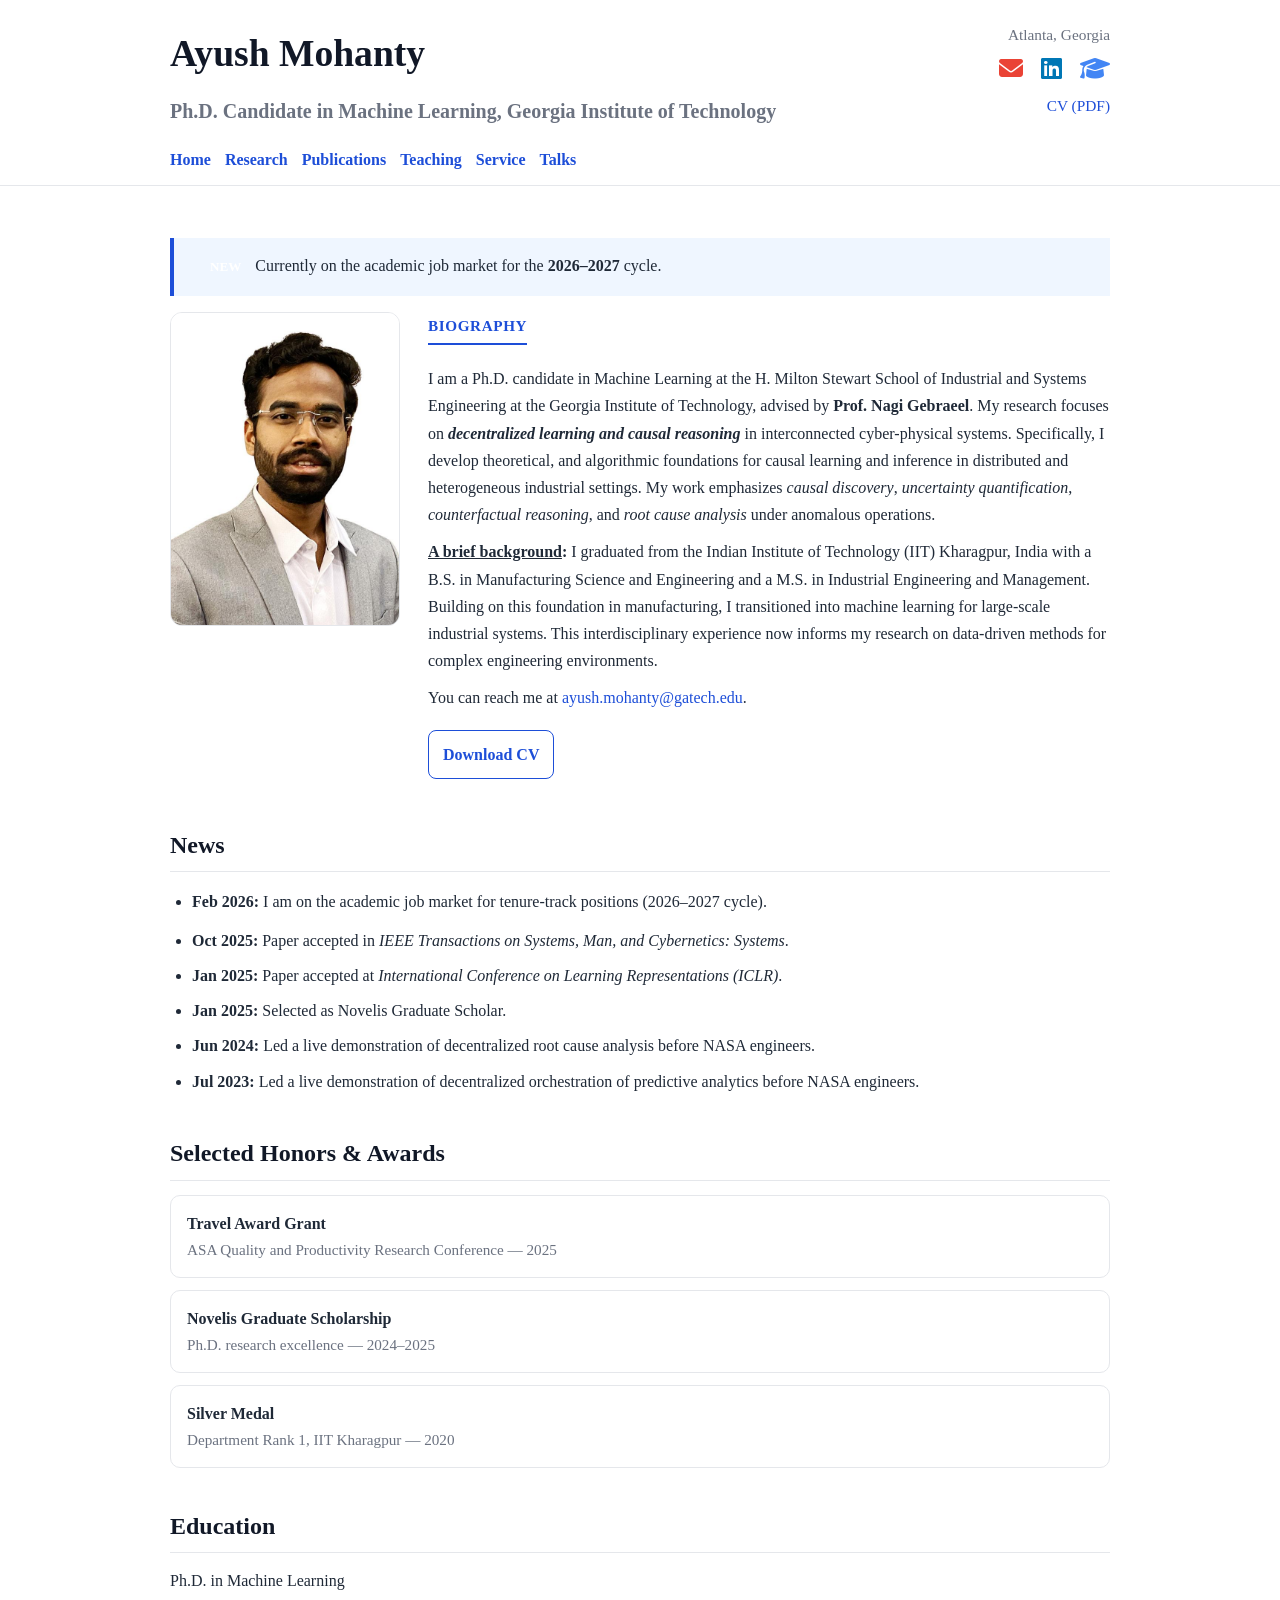
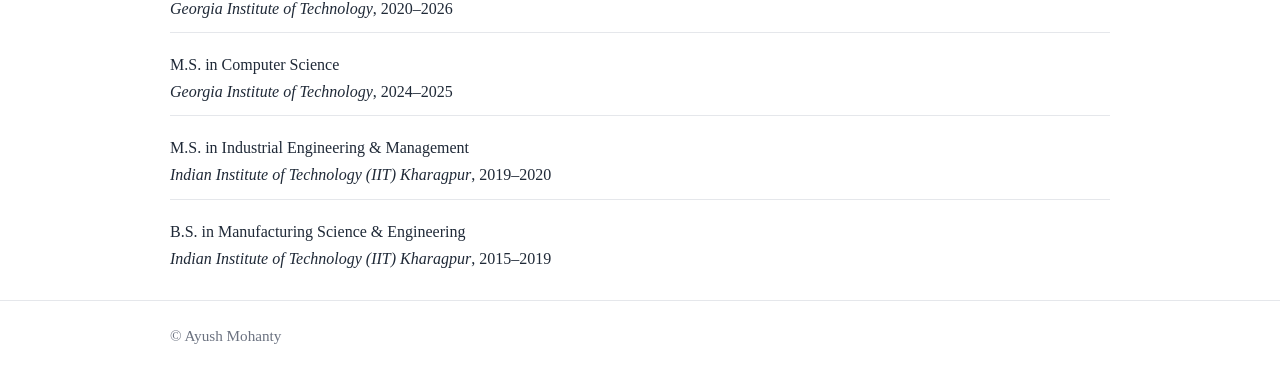
==== commit 4e3830fd: "Edits on March 23, 2026" ====
--- a/index.html
+++ b/index.html
@@ -78,18 +78,22 @@
           <p>
             I am a Ph.D. candidate in Machine Learning at the H. Milton Stewart School of Industrial and Systems Engineering
             at the Georgia Institute of Technology, advised by <strong>Prof. Nagi Gebraeel</strong>.
-            My research focuses on <strong><em>decentralized learning and causal reasoning in interconnected cyber-physical systems</em></strong>.
-            Specifically, I work on theoretical foundations for causal learning and inference in distributed and heterogeneous settings,
-            with an emphasis on <em>causal discovery</em>, <em>uncertainty quantification</em>, <em>counterfactual reasoning</em>,
-            and <em>root cause analysis</em> under anomalous operations.
+            My research focuses on <strong><em>decentralized learning and causal reasoning</em></strong> in interconnected cyber-physical systems.
+            Specifically, I develop theoretical, and algorithmic foundations for causal learning and inference in distributed and heterogeneous industrial settings.
+            My work emphasizes <em>causal discovery</em>, <em>uncertainty quantification</em>, <em>counterfactual reasoning</em>, and <em>root cause analysis</em> under anomalous operations.
           </p>
 
           <p>
-            <strong>A brief background:</strong> I graduated from the Indian Institute of Technology (IIT) Kharagpur with a Bachelor’s degree in Manufacturing Science and Engineering
-            and a Master’s in Industrial Engineering and Management. Building on this foundation in manufacturing, I transitioned into machine learning
+            <strong><u>A brief background</u>:</strong> I graduated from the Indian Institute of Technology (IIT) Kharagpur, India with a B.S. in Manufacturing Science and Engineering
+            and a M.S. in Industrial Engineering and Management. Building on this foundation in manufacturing, I transitioned into machine learning
             for large-scale industrial systems. This interdisciplinary experience now informs my research on data-driven methods for complex engineering
             environments.
           </p>
+
+          <p>
+  You can reach me at 
+  <a href="mailto:ayush.mohanty@gatech.edu">ayush.mohanty@gatech.edu</a>.
+</p>
 
           <div class="button-row">
             <a class="button" href="CV.pdf">Download CV</a>
--- a/style.css
+++ b/style.css
@@ -56,8 +56,8 @@
 .tagline {
   margin: 8px 0 0;
   color: var(--muted);
-  font-size: 1.25rem;   /* ↑ increase from 1rem */
-  font-weight: 300;     /* makes it more visible */
+  font-size: 1.25rem;
+  font-weight: 600;
 }
 
 .contact {
@@ -85,10 +85,6 @@
   color: #4285f4;
 }
 
-.contact-icons a[href$="CV.pdf"] i {
-  color: #6b7280;
-}
-
 .contact-icons {
   margin-top: 8px;
   display: flex;
@@ -111,6 +107,7 @@
   text-decoration: underline;
 }
 
+/* default nav styling */
 nav {
   margin-top: 18px;
   display: flex;
@@ -317,7 +314,6 @@
    NEW / MODIFIED STYLES
    ========================= */
 
-/* biography label */
 .bio-label {
   display: inline-block;
   margin-bottom: 10px;
@@ -330,17 +326,14 @@
   text-transform: uppercase;
 }
 
-/* keep CV link slightly separated from icons */
 .cv-link {
   margin-top: 8px;
 }
 
-/* news badge when used inline */
 .inline-badge {
   margin-left: 8px;
 }
 
-/* education stacked list */
 .stack-list {
   display: grid;
   gap: 12px;
@@ -353,21 +346,29 @@
   background: white;
 }
 
-/* cleaner bullet sections */
 .clean-list {
   padding-left: 22px;
 }
 
-/* hamburger menu wrapper */
+.edu-simple p {
+  margin: 12px 0 18px;
+  padding-bottom: 10px;
+  border-bottom: 1px solid var(--line);
+}
+
+.edu-simple p:last-child {
+  border-bottom: none;
+}
+
+/* menu wrapper */
 .menu-wrap {
   margin-top: 18px;
-  display: flex;
-  justify-content: flex-end;
   position: relative;
 }
 
-/* button with three horizontal lines */
+/* Desktop: show nav links, hide hamburger */
 .menu-toggle {
+  display: none;
   width: 46px;
   height: 40px;
   border: 1px solid var(--line);
@@ -375,7 +376,6 @@
   border-radius: 8px;
   cursor: pointer;
   padding: 8px 9px;
-  display: inline-flex;
   flex-direction: column;
   justify-content: center;
   gap: 5px;
@@ -390,7 +390,6 @@
   transition: transform 0.2s ease, opacity 0.2s ease;
 }
 
-/* animate into X */
 .menu-toggle.active span:nth-child(1) {
   transform: translateY(7px) rotate(45deg);
 }
@@ -403,42 +402,19 @@
   transform: translateY(-7px) rotate(-45deg);
 }
 
-/* dropdown nav */
+/* Desktop nav */
 .site-nav {
-  position: absolute;
-  top: 50px;
-  right: 0;
-  min-width: 210px;
-  background: white;
-  border: 1px solid var(--line);
-  border-radius: 10px;
-  box-shadow: 0 10px 24px rgba(0, 0, 0, 0.08);
-  padding: 10px;
-  display: none;
-  flex-direction: column;
-  gap: 4px;
-  z-index: 100;
-  margin-top: 0;
-}
-
-.site-nav.open {
-  display: flex;
+  display: flex;
+  flex-wrap: wrap;
+  gap: 14px;
+  margin-top: 18px;
 }
 
 .site-nav a {
-  display: block;
-  padding: 8px 10px;
-  border-radius: 6px;
-  color: #111827;
   font-weight: 600;
 }
 
-.site-nav a:hover {
-  background: #eff6ff;
-  text-decoration: none;
-}
-
-/* optional if you want better spacing for hero text column */
+/* optional */
 .hero-text-col {
   min-width: 0;
 }
@@ -467,21 +443,52 @@
   }
 
   .menu-wrap {
+    display: flex;
     justify-content: flex-start;
   }
 
+  /* Mobile: show hamburger */
+  .menu-toggle {
+    display: inline-flex;
+  }
+
+  /* Mobile: hide nav until opened */
   .site-nav {
+    position: absolute;
+    top: 50px;
     left: 0;
     right: auto;
-  }
-
-.edu-simple p {
-  margin: 12px 0 18px;
-  padding-bottom: 10px;
-  border-bottom: 1px solid var(--line);
-}
-
-.edu-simple p:last-child {
-  border-bottom: none;
+    min-width: 210px;
+    background: white;
+    border: 1px solid var(--line);
+    border-radius: 10px;
+    box-shadow: 0 10px 24px rgba(0, 0, 0, 0.08);
+    padding: 10px;
+    display: none;
+    flex-direction: column;
+    gap: 4px;
+    z-index: 100;
+    margin-top: 0;
+  }
+
+  .site-nav.open {
+    display: flex;
+  }
+
+  .site-nav a {
+    display: block;
+    padding: 8px 10px;
+    border-radius: 6px;
+    color: #111827;
+    font-weight: 600;
+  }
+
+  .site-nav a:hover {
+    background: #eff6ff;
+    text-decoration: none;
+  }
+
+  .email-line {
+  margin-top: 6px;
 }
 }
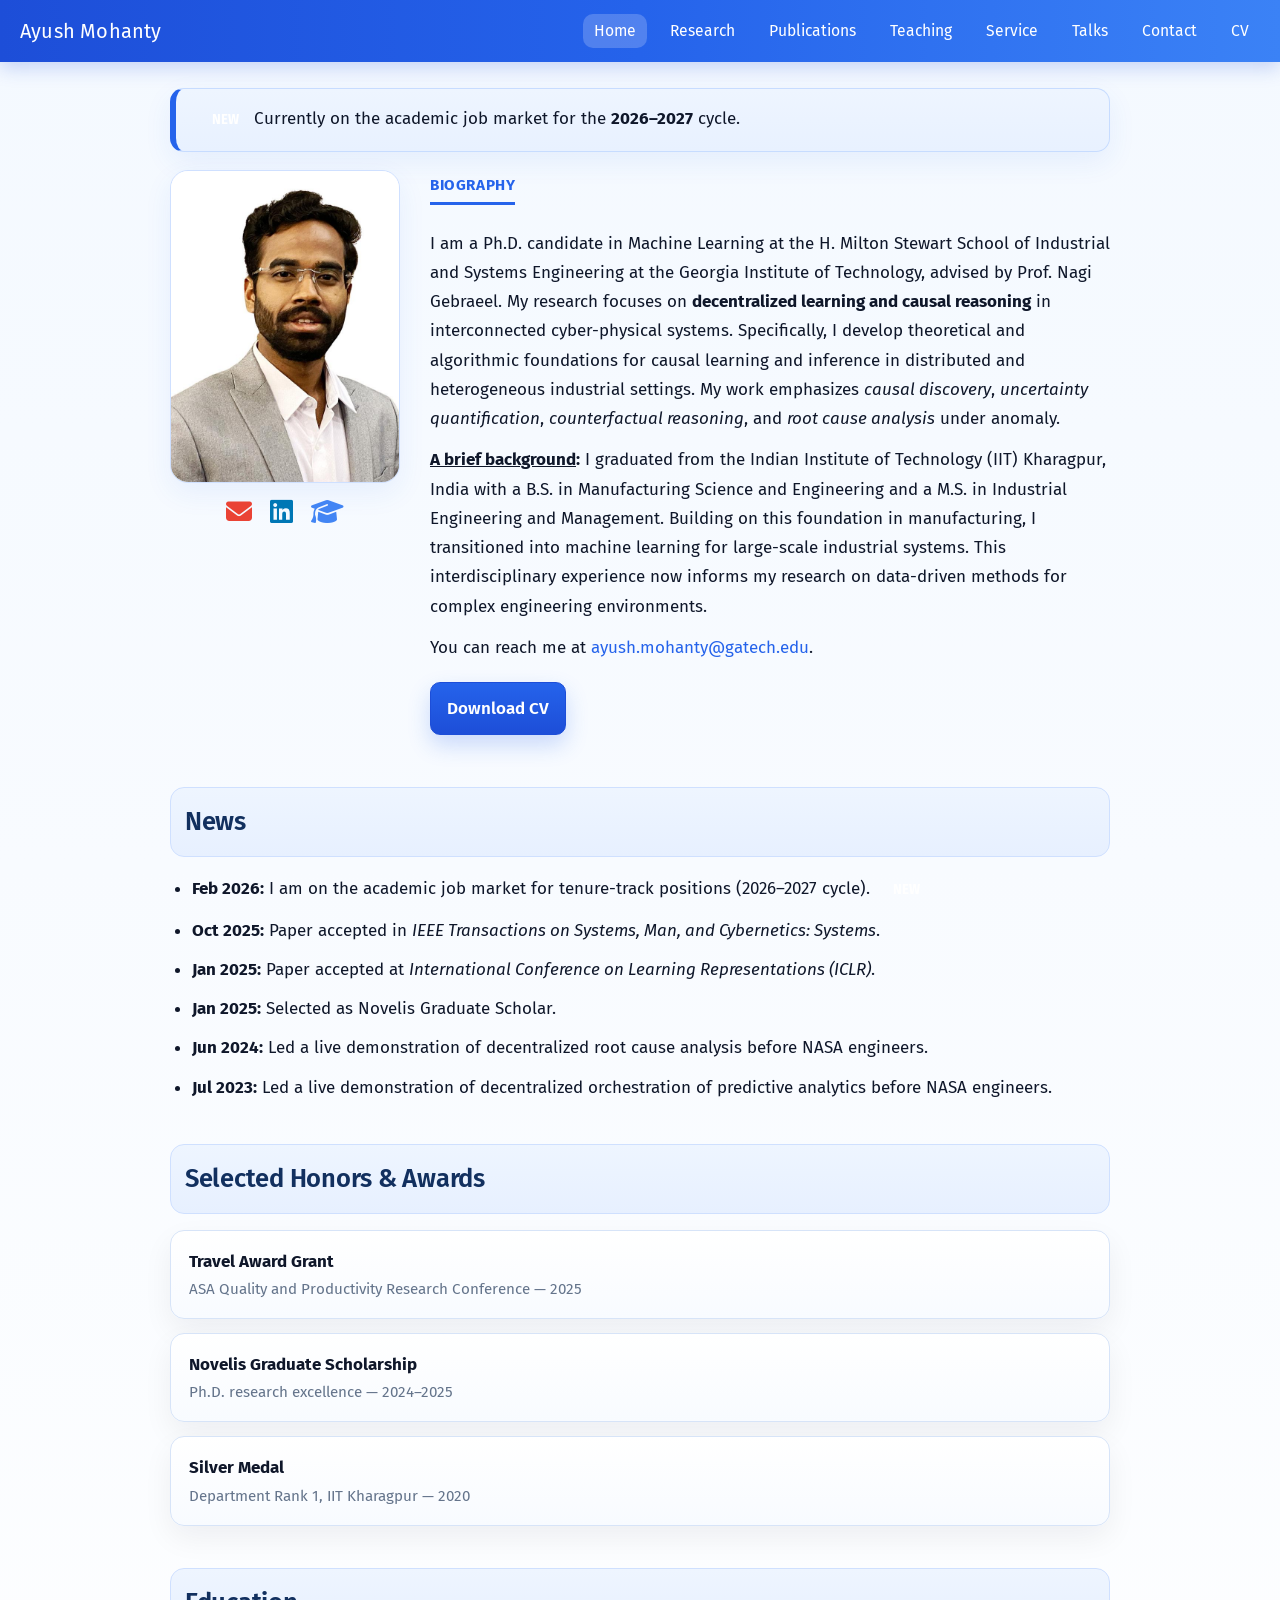
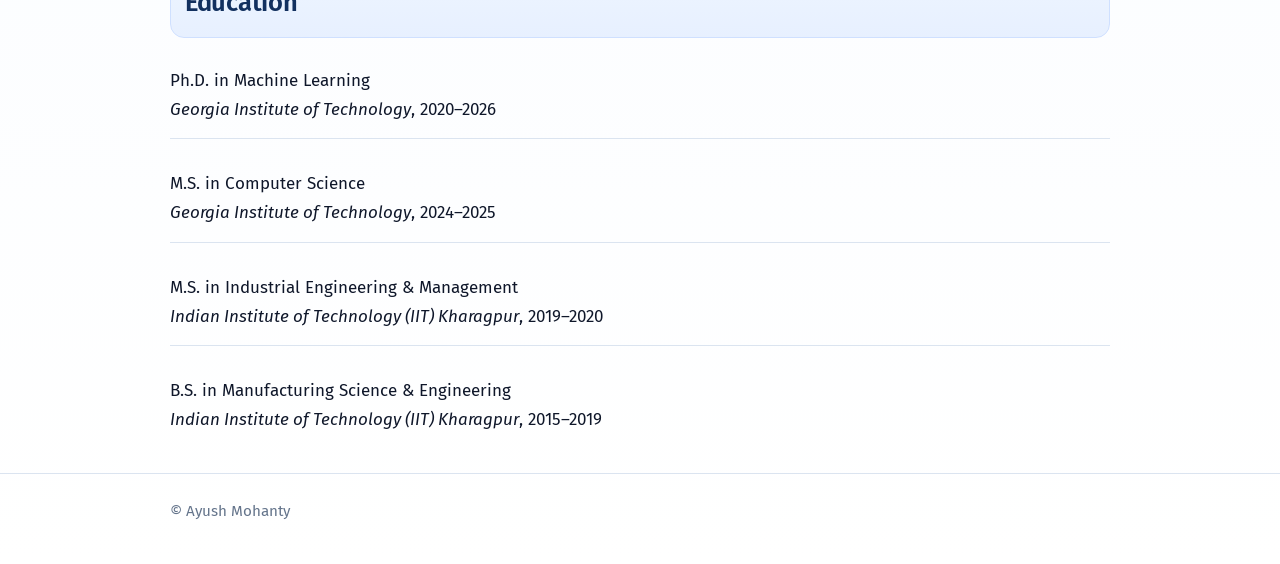
==== commit e666f5c3: "Edits on April 1, 2026" ====
--- a/index.html
+++ b/index.html
@@ -5,23 +5,44 @@
   <meta name="viewport" content="width=device-width, initial-scale=1.0" />
   <title>Ayush Mohanty</title>
 
+  <link rel="preconnect" href="https://fonts.googleapis.com">
+  <link rel="preconnect" href="https://fonts.gstatic.com" crossorigin>
+  <link href="https://fonts.googleapis.com/css2?family=Fira+Sans:wght@300;400;500;600;700&display=swap" rel="stylesheet">
+
   <link rel="stylesheet" href="https://cdnjs.cloudflare.com/ajax/libs/font-awesome/6.5.0/css/all.min.css" />
   <link rel="stylesheet" href="style.css" />
 </head>
 
 <body>
-  <header class="site-header">
-    <div class="container">
-      <div class="topbar">
+  <div class="top-strip">
+    <div class="top-strip-inner">
+      <a href="index.html" class="top-strip-name">Ayush Mohanty</a>
+
+      <nav class="site-nav" id="siteMenu">
+        <a href="index.html" class="active">Home</a>
+        <a href="research.html">Research</a>
+        <a href="publications.html">Publications</a>
+        <a href="teaching.html">Teaching</a>
+        <a href="service.html">Service</a>
+        <a href="talks.html">Talks</a>
+        <a href="contact.html">Contact</a>
+        <a href="CV.pdf" target="_blank" rel="noopener noreferrer">CV</a>
+      </nav>
+    </div>
+  </div>
+
+  <main class="container">
+    <section class="hero">
+      <p class="note-box">
+        <span class="new-badge">NEW</span>
+        Currently on the academic job market for the <strong>2026–2027</strong> cycle.
+      </p>
+
+      <div class="hero-grid">
         <div>
-          <h1 class="name">Ayush Mohanty</h1>
-          <p class="tagline">Ph.D. Candidate in Machine Learning, Georgia Institute of Technology</p>
-        </div>
+          <img src="ayush.jpg" alt="Portrait of Ayush Mohanty" class="profile-photo" />
 
-        <div class="contact">
-          <div>Atlanta, Georgia</div>
-
-          <div class="contact-icons">
+          <div class="profile-links">
             <a href="mailto:ayush.mohanty@gatech.edu" title="Email" aria-label="Email">
               <i class="fas fa-envelope"></i>
             </a>
@@ -34,42 +55,6 @@
               <i class="fas fa-graduation-cap"></i>
             </a>
           </div>
-
-          <div class="cv-link">
-            <a href="CV.pdf">CV (PDF)</a>
-          </div>
-        </div>
-      </div>
-
-      <div class="menu-wrap">
-        <button class="menu-toggle" id="menuToggle" aria-label="Open menu" aria-expanded="false" aria-controls="siteMenu">
-          <span></span>
-          <span></span>
-          <span></span>
-        </button>
-
-        <nav class="site-nav" id="siteMenu">
-          <a href="index.html">Home</a>
-          <a href="research.html">Research</a>
-          <a href="publications.html">Publications</a>
-          <a href="teaching.html">Teaching</a>
-          <a href="service.html">Service</a>
-          <a href="talks.html">Talks</a>
-        </nav>
-      </div>
-    </div>
-  </header>
-
-  <main class="container">
-    <section class="hero">
-      <p class="note-box">
-        <span class="new-badge">NEW</span>
-        Currently on the academic job market for the <strong>2026–2027</strong> cycle.
-      </p>
-
-      <div class="hero-grid">
-        <div>
-          <img src="ayush.jpg" alt="Portrait of Ayush Mohanty" class="profile-photo" />
         </div>
 
         <div class="hero-text-col">
@@ -77,10 +62,10 @@
 
           <p>
             I am a Ph.D. candidate in Machine Learning at the H. Milton Stewart School of Industrial and Systems Engineering
-            at the Georgia Institute of Technology, advised by <strong>Prof. Nagi Gebraeel</strong>.
-            My research focuses on <strong><em>decentralized learning and causal reasoning</em></strong> in interconnected cyber-physical systems.
-            Specifically, I develop theoretical, and algorithmic foundations for causal learning and inference in distributed and heterogeneous industrial settings.
-            My work emphasizes <em>causal discovery</em>, <em>uncertainty quantification</em>, <em>counterfactual reasoning</em>, and <em>root cause analysis</em> under anomalous operations.
+            at the Georgia Institute of Technology, advised by Prof. Nagi Gebraeel.
+            My research focuses on <strong>decentralized learning and causal reasoning</strong> in interconnected cyber-physical systems.
+            Specifically, I develop theoretical and algorithmic foundations for causal learning and inference in distributed and heterogeneous industrial settings.
+            My work emphasizes <em>causal discovery</em>, <em>uncertainty quantification</em>, <em>counterfactual reasoning</em>, and <em>root cause analysis</em> under anomaly.
           </p>
 
           <p>
@@ -91,12 +76,12 @@
           </p>
 
           <p>
-  You can reach me at 
-  <a href="mailto:ayush.mohanty@gatech.edu">ayush.mohanty@gatech.edu</a>.
-</p>
+            You can reach me at
+            <a href="mailto:ayush.mohanty@gatech.edu">ayush.mohanty@gatech.edu</a>.
+          </p>
 
           <div class="button-row">
-            <a class="button" href="CV.pdf">Download CV</a>
+            <a class="button primary" href="CV.pdf" target="_blank" rel="noopener noreferrer">Download CV</a>
           </div>
         </div>
       </div>
@@ -127,52 +112,52 @@
       </ul>
     </section>
 
-<section>
-  <h2>Selected Honors &amp; Awards</h2>
+    <section>
+      <h2>Selected Honors &amp; Awards</h2>
 
-  <div class="stack-list">
-    <div class="stack-item">
-      <div class="item-title">Travel Award Grant</div>
-      <div class="meta">ASA Quality and Productivity Research Conference — 2025</div>
-    </div>
+      <div class="stack-list">
+        <div class="stack-item">
+          <div class="item-title">Travel Award Grant</div>
+          <div class="meta">ASA Quality and Productivity Research Conference — 2025</div>
+        </div>
 
-    <div class="stack-item">
-      <div class="item-title">Novelis Graduate Scholarship</div>
-      <div class="meta">Ph.D. research excellence — 2024–2025</div>
-    </div>
+        <div class="stack-item">
+          <div class="item-title">Novelis Graduate Scholarship</div>
+          <div class="meta">Ph.D. research excellence — 2024–2025</div>
+        </div>
 
-    <div class="stack-item">
-      <div class="item-title">Silver Medal</div>
-      <div class="meta">Department Rank 1, IIT Kharagpur — 2020</div>
-    </div>
-  </div>
-</section>
+        <div class="stack-item">
+          <div class="item-title">Silver Medal</div>
+          <div class="meta">Department Rank 1, IIT Kharagpur — 2020</div>
+        </div>
+      </div>
+    </section>
 
-<section>
-  <h2>Education</h2>
+    <section>
+      <h2>Education</h2>
 
-  <div class="edu-simple">
-    <p>
-      Ph.D. in Machine Learning<br>
-      <em>Georgia Institute of Technology</em>, 2020–2026
-    </p>
+      <div class="edu-simple">
+        <p>
+          Ph.D. in Machine Learning<br>
+          <em>Georgia Institute of Technology</em>, 2020–2026
+        </p>
 
-    <p>
-      M.S. in Computer Science<br>
-      <em>Georgia Institute of Technology</em>, 2024–2025
-    </p>
+        <p>
+          M.S. in Computer Science<br>
+          <em>Georgia Institute of Technology</em>, 2024–2025
+        </p>
 
-    <p>
-      M.S. in Industrial Engineering &amp; Management<br>
-      <em>Indian Institute of Technology (IIT) Kharagpur</em>, 2019–2020
-    </p>
+        <p>
+          M.S. in Industrial Engineering &amp; Management<br>
+          <em>Indian Institute of Technology (IIT) Kharagpur</em>, 2019–2020
+        </p>
 
-    <p>
-      B.S. in Manufacturing Science &amp; Engineering<br>
-      <em>Indian Institute of Technology (IIT) Kharagpur</em>, 2015–2019
-    </p>
-  </div>
-</section>
+        <p>
+          B.S. in Manufacturing Science &amp; Engineering<br>
+          <em>Indian Institute of Technology (IIT) Kharagpur</em>, 2015–2019
+        </p>
+      </div>
+    </section>
   </main>
 
   <footer class="footer">
@@ -180,29 +165,5 @@
       © Ayush Mohanty
     </div>
   </footer>
-
-  <script>
-    const menuToggle = document.getElementById("menuToggle");
-    const siteMenu = document.getElementById("siteMenu");
-
-    menuToggle.addEventListener("click", () => {
-      siteMenu.classList.toggle("open");
-      menuToggle.classList.toggle("active");
-
-      const expanded = menuToggle.getAttribute("aria-expanded") === "true";
-      menuToggle.setAttribute("aria-expanded", String(!expanded));
-    });
-
-    document.addEventListener("click", (event) => {
-      const clickedToggle = menuToggle.contains(event.target);
-      const clickedMenu = siteMenu.contains(event.target);
-
-      if (!clickedToggle && !clickedMenu) {
-        siteMenu.classList.remove("open");
-        menuToggle.classList.remove("active");
-        menuToggle.setAttribute("aria-expanded", "false");
-      }
-    });
-  </script>
 </body>
 </html>
--- a/style.css
+++ b/style.css
@@ -1,14 +1,24 @@
 :root {
-  --text: #1f2937;
-  --muted: #6b7280;
-  --line: #e5e7eb;
-  --accent: #1d4ed8;
-  --accent-dark: #1e40af;
-  --soft: #f8fafc;
-  --bg: #ffffff;
+  --text: #0f172a;
+  --muted: #64748b;
+  --line: #dbe4f0;
+  --accent: #2563eb;
+  --accent-dark: #1d4ed8;
+  --accent-soft: #eaf2ff;
+  --accent-soft-2: #dbeafe;
+  --nav-blue-1: #1d4ed8;
+  --nav-blue-2: #2563eb;
+  --nav-blue-3: #3b82f6;
+  --bg: #f8fbff;
+  --bg-white: #ffffff;
   --maxw: 980px;
-  --flash1: #d97706;
-  --flash2: #dc2626;
+  --flash1: #f59e0b;
+  --flash2: #ef4444;
+  --radius-sm: 10px;
+  --radius-md: 14px;
+  --radius-lg: 18px;
+  --shadow-soft: 0 10px 28px rgba(37, 99, 235, 0.08);
+  --shadow-card: 0 12px 30px rgba(15, 23, 42, 0.06);
 }
 
 * {
@@ -21,10 +31,11 @@
 
 body {
   margin: 0;
-  font-family: Georgia, "Times New Roman", serif;
+  font-family: "Fira Sans", "Segoe UI", Roboto, Helvetica, Arial, sans-serif;
   color: var(--text);
-  background: var(--bg);
-  line-height: 1.7;
+  background: linear-gradient(180deg, #f4f9ff 0%, #f8fbff 40%, #ffffff 100%);
+  line-height: 1.72;
+  font-size: 17px;
 }
 
 .container {
@@ -33,105 +44,115 @@
   padding: 0 20px;
 }
 
+/* =========================
+   TOP NAV STRIP
+   ========================= */
+
+.top-strip {
+  width: 100%;
+  background: linear-gradient(90deg, var(--nav-blue-1), var(--nav-blue-2), var(--nav-blue-3));
+  color: white;
+  box-shadow: 0 6px 18px rgba(29, 78, 216, 0.22);
+}
+
+.top-strip-inner {
+  width: 100%;
+  margin: 0;
+  padding: 0 20px;
+  min-height: 62px;
+  display: flex;
+  align-items: center;
+  justify-content: space-between;
+  gap: 24px;
+}
+
+.top-strip-name {
+  color: white;
+  font-weight: 400;
+  font-size: 1.25rem;
+  letter-spacing: 0.01em;
+  text-decoration: none;
+  white-space: nowrap;
+}
+
+.top-strip-name:hover {
+  text-decoration: none;
+  opacity: 0.96;
+}
+
+.site-nav {
+  display: flex;
+  flex-wrap: wrap;
+  gap: 12px;
+  align-items: center;
+  justify-content: flex-end;
+  margin: 0;
+}
+
+.site-nav a {
+  color: white;
+  text-decoration: none;
+  font-weight: 400;
+  font-size: 0.98rem;
+  line-height: 1;
+  padding: 9px 11px;
+  border-radius: var(--radius-sm);
+  transition: background 0.18s ease, transform 0.18s ease;
+}
+
+.site-nav a:hover {
+  background: rgba(255, 255, 255, 0.16);
+  text-decoration: none;
+  transform: translateY(-1px);
+}
+
+.site-nav a.active {
+  background: rgba(255, 255, 255, 0.2);
+}
+
+/* =========================
+   HEADER BELOW NAV
+   ========================= */
+
 .site-header {
-  border-bottom: 1px solid var(--line);
-  padding: 22px 0 12px;
-  margin-bottom: 30px;
-}
-
-.topbar {
-  display: flex;
-  justify-content: space-between;
-  align-items: flex-start;
-  gap: 20px;
-  flex-wrap: wrap;
-}
-
-.name {
-  font-size: 2.35rem;
-  margin: 0;
-  color: #111827;
-}
-
-.tagline {
-  margin: 8px 0 0;
-  color: var(--muted);
-  font-size: 1.25rem;
-  font-weight: 600;
-}
-
-.contact {
-  font-size: 0.96rem;
-  color: var(--muted);
-  text-align: right;
-}
-
-.contact a,
-nav a,
+  display: none;
+}
+
+/* =========================
+   LINKS / TEXT
+   ========================= */
+
 a {
   color: var(--accent);
   text-decoration: none;
 }
 
-.contact-icons a[href*="mailto"] i {
-  color: #ea4335;
-}
-
-.contact-icons a[href*="linkedin"] i {
-  color: #0077b5;
-}
-
-.contact-icons a[href*="scholar"] i {
-  color: #4285f4;
-}
-
-.contact-icons {
-  margin-top: 8px;
-  display: flex;
-  justify-content: flex-end;
-  gap: 18px;
-}
-
-.contact-icons a i {
-  font-size: 24px;
-  transition: transform 0.15s ease, opacity 0.15s ease;
-}
-
-.contact-icons a:hover i {
-  transform: translateY(-2px);
-  opacity: 0.85;
-}
-
-a:hover,
-nav a:hover {
+a:hover {
   text-decoration: underline;
-}
-
-/* default nav styling */
-nav {
-  margin-top: 18px;
-  display: flex;
-  flex-wrap: wrap;
-  gap: 14px;
-}
-
-nav a {
+  text-underline-offset: 3px;
+}
+
+main {
+  padding-top: 34px;
+  padding-bottom: 70px;
+}
+
+h1,
+h2,
+h3 {
+  color: #0b1220;
   font-weight: 600;
-}
-
-main {
-  padding-bottom: 60px;
-}
-
-h1, h2, h3 {
-  color: #111827;
+  letter-spacing: -0.01em;
 }
 
 h2 {
-  margin-top: 38px;
-  margin-bottom: 14px;
-  padding-bottom: 6px;
-  border-bottom: 1px solid var(--line);
+  margin-top: 42px;
+  margin-bottom: 16px;
+  padding: 12px 14px;
+  border: 1px solid #cfe0ff;
+  border-radius: var(--radius-md);
+  background: linear-gradient(180deg, #eef5ff 0%, #e7f0ff 100%);
+  color: #12305f;
 }
 
 h3 {
@@ -140,7 +161,8 @@
 }
 
 p {
-  margin: 10px 0;
+  margin: 12px 0;
+  font-weight: 400;
 }
 
 ul {
@@ -148,65 +170,129 @@
 }
 
 li {
-  margin: 8px 0;
-}
+  margin: 10px 0;
+}
+
+/* =========================
+   HERO
+   ========================= */
 
 .hero {
-  padding: 6px 0 8px;
+  padding: 8px 0 10px;
 }
 
 .hero-grid {
   display: grid;
   grid-template-columns: 230px 1fr;
-  gap: 28px;
+  gap: 30px;
   align-items: start;
 }
 
 .profile-photo {
   width: 100%;
   max-width: 230px;
-  border-radius: 12px;
-  border: 1px solid var(--line);
+  border-radius: var(--radius-lg);
+  border: 1px solid #cfe0ff;
   display: block;
-  background: var(--soft);
-}
+  background: var(--bg-white);
+  box-shadow: var(--shadow-soft);
+}
+
+.profile-links {
+  margin-top: 16px;
+  display: flex;
+  justify-content: center;   /* center under image */
+  gap: 18px;
+}
+
+.profile-links a {
+  text-decoration: none;
+}
+
+/* remove box styling completely */
+.profile-links a {
+  background: none;
+  border: none;
+  width: auto;
+  height: auto;
+}
+
+/* slightly larger icons */
+.profile-links a i {
+  font-size: 26px;
+}
+
+/* keep original colors */
+.profile-links a[href*="mailto"] i {
+  color: #ea4335;
+}
+
+.profile-links a[href*="linkedin"] i {
+  color: #0077b5;
+}
+
+.profile-links a[href*="scholar"] i {
+  color: #4285f4;
+}
+
+/* no hover movement */
+.profile-links a:hover i {
+  transform: none;
+  opacity: 1;
+}
+
+.hero-text-col {
+  min-width: 0;
+}
+
+/* =========================
+   BUTTONS
+   ========================= */
 
 .button-row {
   display: flex;
   flex-wrap: wrap;
   gap: 12px;
-  margin-top: 18px;
+  margin-top: 20px;
 }
 
 .button {
   display: inline-block;
   border: 1px solid var(--accent);
   color: var(--accent);
-  padding: 10px 14px;
-  border-radius: 8px;
+  padding: 11px 16px;
+  border-radius: var(--radius-sm);
   font-weight: 600;
+  background: white;
 }
 
 .button:hover {
-  background: #eff6ff;
+  background: var(--accent-soft);
   text-decoration: none;
 }
 
 .button.primary {
-  background: var(--accent);
+  background: linear-gradient(180deg, var(--accent) 0%, var(--accent-dark) 100%);
   color: white;
+  border-color: var(--accent-dark);
+  box-shadow: 0 10px 22px rgba(37, 99, 235, 0.22);
 }
 
 .button.primary:hover {
-  background: var(--accent-dark);
-}
+  background: linear-gradient(180deg, #1f5ae0 0%, #1944c6 100%);
+}
+
+/* =========================
+   CARDS / BLOCKS
+   ========================= */
 
 .card {
-  border: 1px solid var(--line);
-  border-radius: 10px;
+  border: 1px solid #d7e4f8;
+  border-radius: var(--radius-md);
   padding: 18px;
   margin: 16px 0;
-  background: white;
+  background: var(--bg-white);
+  box-shadow: var(--shadow-card);
 }
 
 .meta {
@@ -222,7 +308,7 @@
 
 .list-item {
   margin: 18px 0;
-  padding-bottom: 14px;
+  padding: 0 0 14px 0;
   border-bottom: 1px solid var(--line);
 }
 
@@ -230,12 +316,39 @@
   font-weight: 700;
 }
 
+/* =========================
+   BLUE CALLOUTS / BOXES
+   ========================= */
+
 .note-box {
-  border-left: 4px solid var(--accent);
-  background: #eff6ff;
-  padding: 14px 16px;
-  margin: 16px 0;
-}
+  border: 1px solid #c7dcff;
+  border-left: 6px solid var(--accent);
+  background: linear-gradient(180deg, #eef5ff 0%, #e8f1ff 100%);
+  padding: 15px 16px;
+  margin: 18px 0;
+  border-radius: var(--radius-md);
+  box-shadow: var(--shadow-soft);
+}
+
+.bio-label {
+  display: inline-block;
+  margin-bottom: 12px;
+  padding-bottom: 4px;
+
+  border-bottom: 3px solid var(--accent);
+  color: var(--accent);
+
+  font-size: 0.95rem;
+  font-weight: 700;
+  letter-spacing: 0.04em;
+  text-transform: uppercase;
+
+  background: none;
+}
+
+/* =========================
+   BADGES
+   ========================= */
 
 .new-badge {
   display: inline-block;
@@ -248,6 +361,10 @@
   animation: flash 1s infinite;
 }
 
+.inline-badge {
+  margin-left: 8px;
+}
+
 @keyframes flash {
   0% {
     background: var(--flash1);
@@ -255,12 +372,43 @@
   }
   50% {
     background: var(--flash2);
-    opacity: 0.45;
+    opacity: 0.5;
   }
   100% {
     background: var(--flash1);
     opacity: 1;
   }
+}
+
+/* =========================
+   EXTRA SECTIONS
+   ========================= */
+
+.stack-list {
+  display: grid;
+  gap: 14px;
+}
+
+.stack-item {
+  border: 1px solid #d7e4f8;
+  border-radius: var(--radius-md);
+  padding: 16px 18px;
+  background: linear-gradient(180deg, #ffffff 0%, #f8fbff 100%);
+  box-shadow: var(--shadow-card);
+}
+
+.clean-list {
+  padding-left: 22px;
+}
+
+.edu-simple p {
+  margin: 12px 0 18px;
+  padding: 12px 0 14px;
+  border-bottom: 1px solid var(--line);
+}
+
+.edu-simple p:last-child {
+  border-bottom: none;
 }
 
 .thrust {
@@ -274,9 +422,9 @@
 .figure-placeholder {
   width: 100%;
   min-height: 190px;
-  border: 2px dashed #cbd5e1;
-  border-radius: 12px;
-  background: var(--soft);
+  border: 2px dashed #bcd2f7;
+  border-radius: var(--radius-md);
+  background: linear-gradient(180deg, #f5f9ff 0%, #edf4ff 100%);
   display: flex;
   align-items: center;
   justify-content: center;
@@ -290,8 +438,8 @@
   max-width: 900px;
   height: auto;
   display: block;
-  margin: 0 0 0 0;
-  border-radius: 1px;
+  margin: 0;
+  border-radius: 6px;
 }
 
 .figure-wide2 {
@@ -299,196 +447,222 @@
   max-width: 900px;
   height: auto;
   display: block;
-  margin: 0 0 0 0;
-  border-radius: 1px;
-}
+  margin: 0;
+  border-radius: 6px;
+}
+
+/* =========================
+   CONTACT PAGE
+   ========================= */
+
+.contact-list {
+  display: grid;
+  gap: 14px;
+  margin-top: 18px;
+}
+
+.contact-item {
+  display: flex;
+  align-items: center;
+  gap: 14px;
+  padding: 16px 18px;
+  border: 1px solid #d7e4f8;
+  border-radius: var(--radius-md);
+  background: linear-gradient(180deg, #ffffff 0%, #f8fbff 100%);
+  box-shadow: var(--shadow-card);
+}
+
+.contact-item i {
+  width: 24px;
+  text-align: center;
+  font-size: 20px;
+}
+
+.contact-item .fa-envelope {
+  color: #ea4335;
+}
+
+.contact-item .fa-globe {
+  color: var(--accent);
+}
+
+.contact-item .fa-linkedin {
+  color: #0077b5;
+}
+
+/* =========================
+   FOOTER
+   ========================= */
 
 .footer {
   border-top: 1px solid var(--line);
-  padding: 22px 0 38px;
+  padding: 24px 0 40px;
   color: var(--muted);
   font-size: 0.95rem;
-}
-
-/* =========================
-   NEW / MODIFIED STYLES
-   ========================= */
-
-.bio-label {
-  display: inline-block;
-  margin-bottom: 10px;
-  padding-bottom: 4px;
-  border-bottom: 2px solid var(--accent);
-  color: var(--accent);
-  font-size: 0.95rem;
-  font-weight: 700;
-  letter-spacing: 0.04em;
-  text-transform: uppercase;
-}
-
-.cv-link {
-  margin-top: 8px;
-}
-
-.inline-badge {
-  margin-left: 8px;
-}
-
-.stack-list {
-  display: grid;
-  gap: 12px;
-}
-
-.stack-item {
-  border: 1px solid var(--line);
-  border-radius: 10px;
-  padding: 14px 16px;
-  background: white;
-}
-
-.clean-list {
-  padding-left: 22px;
-}
-
-.edu-simple p {
-  margin: 12px 0 18px;
-  padding-bottom: 10px;
-  border-bottom: 1px solid var(--line);
-}
-
-.edu-simple p:last-child {
-  border-bottom: none;
-}
-
-/* menu wrapper */
-.menu-wrap {
-  margin-top: 18px;
-  position: relative;
-}
-
-/* Desktop: show nav links, hide hamburger */
-.menu-toggle {
-  display: none;
-  width: 46px;
-  height: 40px;
-  border: 1px solid var(--line);
-  background: white;
-  border-radius: 8px;
-  cursor: pointer;
-  padding: 8px 9px;
-  flex-direction: column;
-  justify-content: center;
-  gap: 5px;
-}
-
-.menu-toggle span {
-  display: block;
-  width: 100%;
-  height: 2px;
-  background: #111827;
-  border-radius: 999px;
-  transition: transform 0.2s ease, opacity 0.2s ease;
-}
-
-.menu-toggle.active span:nth-child(1) {
-  transform: translateY(7px) rotate(45deg);
-}
-
-.menu-toggle.active span:nth-child(2) {
-  opacity: 0;
-}
-
-.menu-toggle.active span:nth-child(3) {
-  transform: translateY(-7px) rotate(-45deg);
-}
-
-/* Desktop nav */
-.site-nav {
-  display: flex;
-  flex-wrap: wrap;
-  gap: 14px;
-  margin-top: 18px;
-}
-
-.site-nav a {
-  font-weight: 600;
-}
-
-/* optional */
-.hero-text-col {
-  min-width: 0;
-}
+  margin-top: 24px;
+}
+
+/* =========================
+   RESPONSIVE
+   ========================= */
 
 @media (max-width: 760px) {
+  body {
+    font-size: 16px;
+  }
+
+  .top-strip-inner {
+    min-height: auto;
+    padding-top: 12px;
+    padding-bottom: 12px;
+    flex-direction: column;
+    align-items: flex-start;
+  }
+
+  .top-strip-name {
+    font-size: 1rem;
+  }
+
+  .site-nav {
+    justify-content: flex-start;
+    gap: 8px;
+  }
+
+  .site-nav a {
+    padding: 8px 10px;
+  }
+
   .hero-grid,
   .two-col,
   .thrust {
     grid-template-columns: 1fr;
   }
 
-  .contact {
-    text-align: left;
-  }
-
-  .contact-icons {
-    justify-content: flex-start;
-  }
-
   .name {
-    font-size: 1.9rem;
+    font-size: 2rem;
+  }
+
+  .tagline {
+    font-size: 1.05rem;
   }
 
   .profile-photo {
     max-width: 220px;
   }
 
-  .menu-wrap {
-    display: flex;
-    justify-content: flex-start;
-  }
-
-  /* Mobile: show hamburger */
-  .menu-toggle {
-    display: inline-flex;
-  }
-
-  /* Mobile: hide nav until opened */
-  .site-nav {
-    position: absolute;
-    top: 50px;
-    left: 0;
-    right: auto;
-    min-width: 210px;
-    background: white;
-    border: 1px solid var(--line);
-    border-radius: 10px;
-    box-shadow: 0 10px 24px rgba(0, 0, 0, 0.08);
-    padding: 10px;
-    display: none;
-    flex-direction: column;
-    gap: 4px;
-    z-index: 100;
-    margin-top: 0;
-  }
-
-  .site-nav.open {
-    display: flex;
-  }
-
-  .site-nav a {
-    display: block;
-    padding: 8px 10px;
-    border-radius: 6px;
-    color: #111827;
-    font-weight: 600;
-  }
-
-  .site-nav a:hover {
-    background: #eff6ff;
-    text-decoration: none;
-  }
-
-  .email-line {
-  margin-top: 6px;
-}
+/* =========================
+   RESEARCH ACCORDION
+   ========================= */
+
+.research-page {
+  padding-top: 22px;
+}
+
+.research-accordion {
+  margin-top: 8px;
+}
+
+.accordion-item {
+  margin-bottom: 18px;
+  border: 1px solid #d7e4f8;
+  border-radius: var(--radius-md);
+  background: #ffffff;
+  overflow: hidden;
+  box-shadow: var(--shadow-card);
+}
+
+.accordion-header {
+  -webkit-appearance: none;
+  appearance: none;
+  display: flex;
+  width: 100%;
+  align-items: center;
+  justify-content: space-between;
+
+  padding: 18px 20px;
+  margin: 0;
+
+  border: none;
+  outline: none;
+  background: linear-gradient(180deg, #eef5ff 0%, #e7f0ff 100%);
+  color: #12305f;
+
+  cursor: pointer;
+  font-family: "Fira Sans", "Segoe UI", Roboto, Helvetica, Arial, sans-serif;
+  font-size: 1.5rem;
+  font-weight: 600;
+  letter-spacing: -0.01em;
+  line-height: 1.2;
+  text-align: left;
+  box-shadow: none;
+}
+
+.accordion-header:hover {
+  background: linear-gradient(180deg, #e8f1ff 0%, #ddeaff 100%);
+}
+
+.accordion-title {
+  display: block;
+  flex: 1;
+  padding-right: 16px;
+}
+
+.accordion-icon {
+  flex-shrink: 0;
+  font-size: 1.7rem;
+  font-weight: 500;
+  line-height: 1;
+  color: #12305f;
+  transition: transform 0.22s ease;
+}
+
+.accordion-item.active .accordion-icon {
+  transform: rotate(45deg);
+}
+
+.accordion-content {
+  max-height: 0;
+  overflow: hidden;
+  transition: max-height 0.35s ease;
+  padding: 0 20px;
+}
+
+.accordion-item.active .accordion-content {
+  padding: 18px 20px 20px;
+}
+
+.accordion-content p:first-child,
+.accordion-content img:first-child,
+.accordion-content ul:first-child {
+  margin-top: 0;
+}
+
+.accordion-content p:last-child,
+.accordion-content ul:last-child {
+  margin-bottom: 0;
+}
+
+@media (max-width: 760px) {
+  .research-page {
+    padding-top: 18px;
+  }
+
+  .accordion-header {
+    font-size: 1.2rem;
+    padding: 16px;
+  }
+
+  .accordion-content {
+    padding: 0 16px;
+  }
+
+  .accordion-item.active .accordion-content {
+    padding: 16px;
+  }
+
+  .accordion-icon {
+    font-size: 1.4rem;
+  }
+}
+  
 }
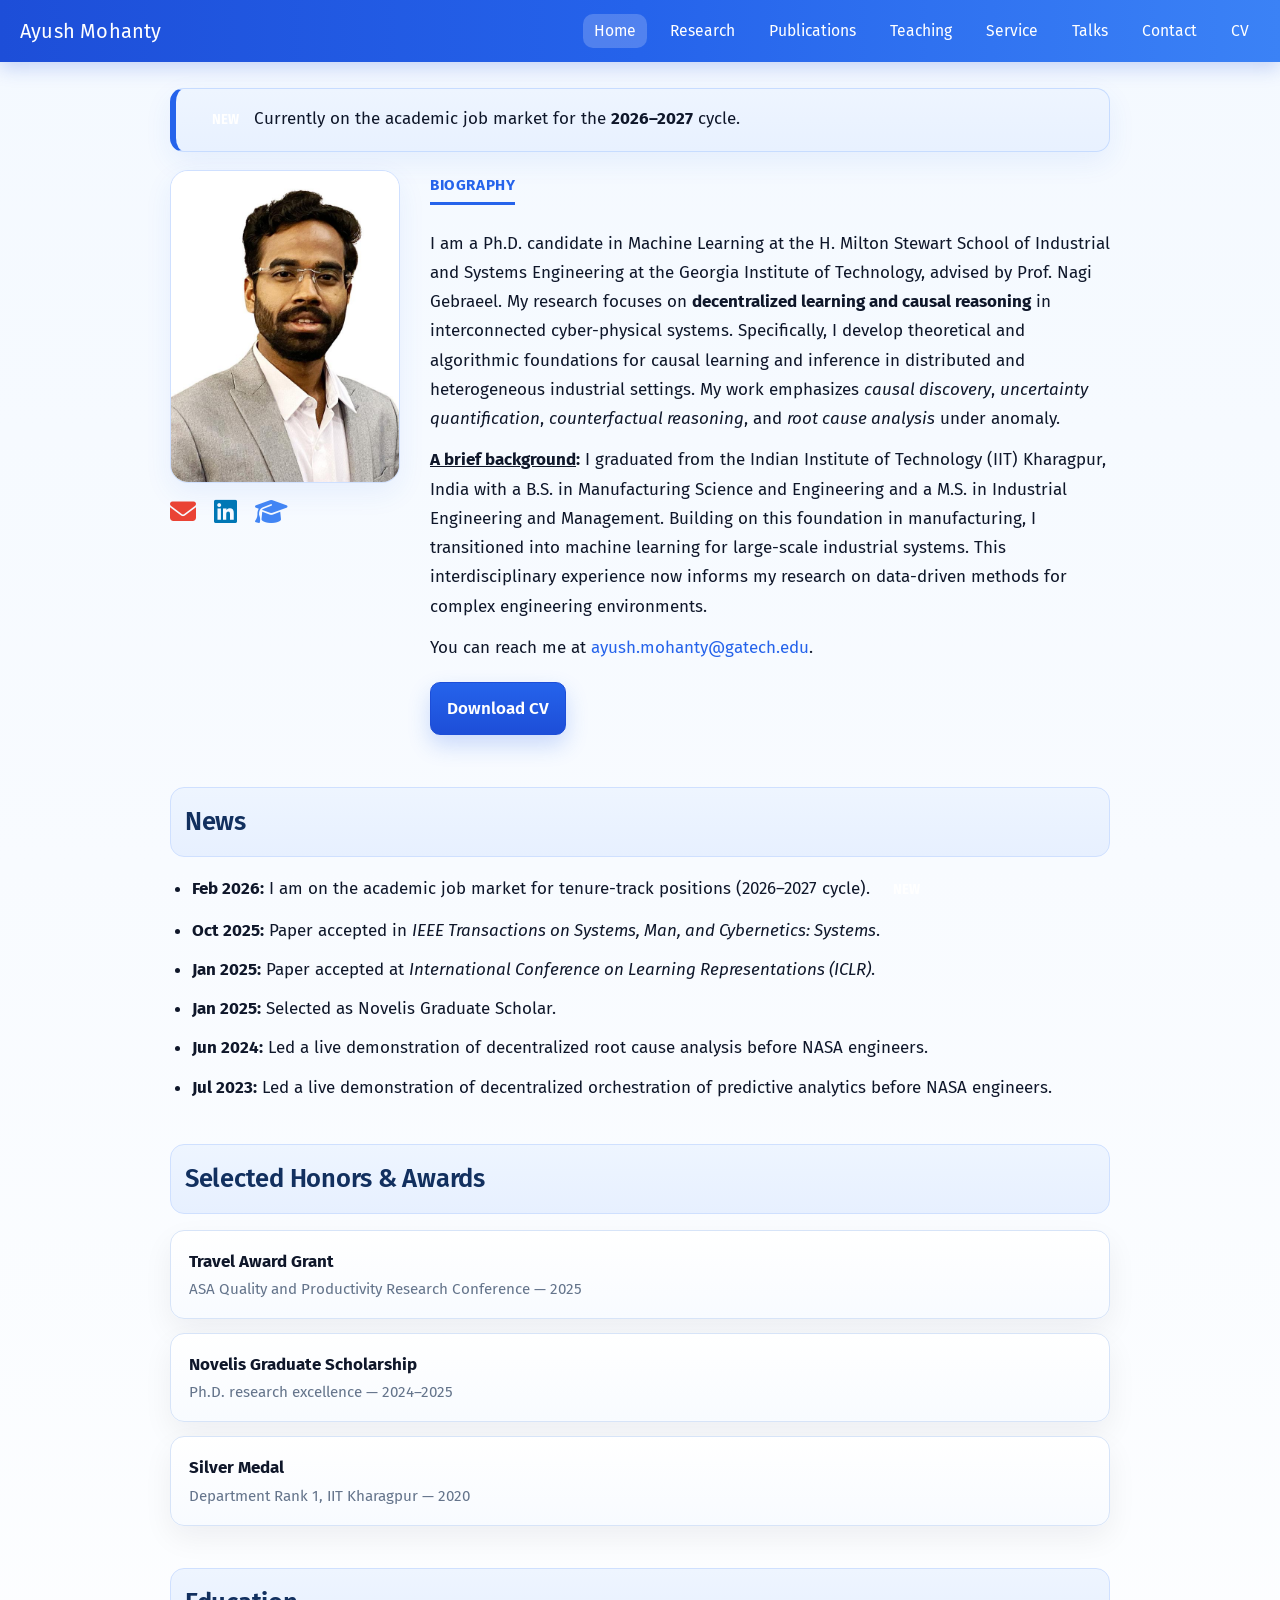
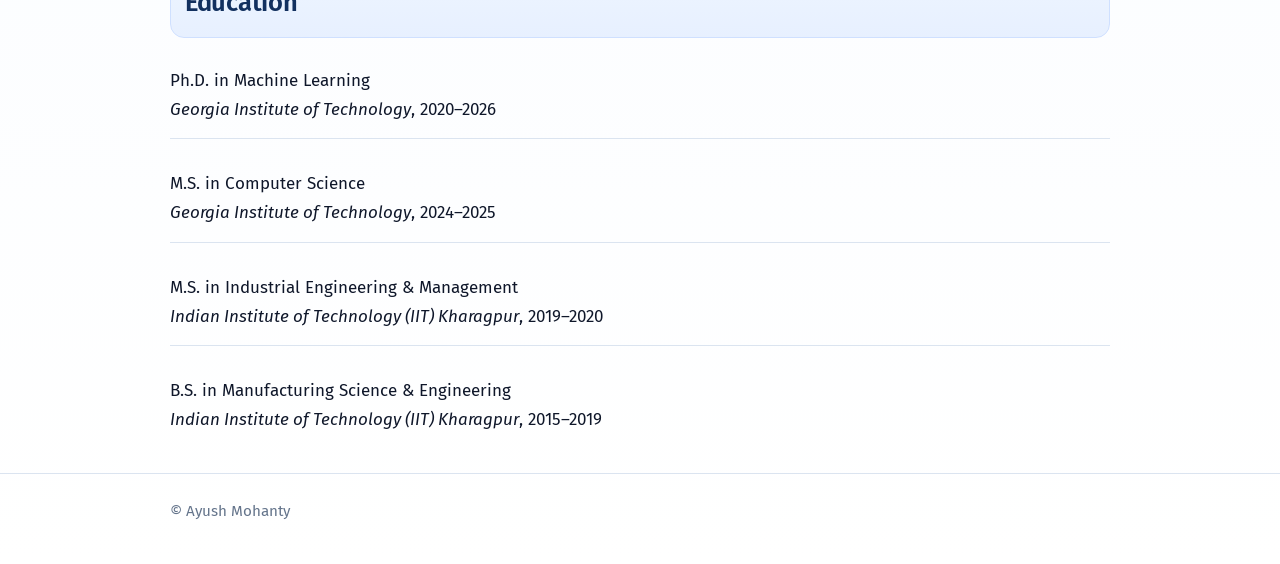
==== commit 1b8ede21: "Added mobile hamburger menu, April 1, 2026" ====
--- a/index.html
+++ b/index.html
@@ -17,6 +17,12 @@
   <div class="top-strip">
     <div class="top-strip-inner">
       <a href="index.html" class="top-strip-name">Ayush Mohanty</a>
+
+      <button class="menu-toggle" id="menuToggle" aria-label="Open menu" aria-expanded="false" aria-controls="siteMenu">
+        <span></span>
+        <span></span>
+        <span></span>
+      </button>
 
       <nav class="site-nav" id="siteMenu">
         <a href="index.html" class="active">Home</a>
@@ -165,5 +171,31 @@
       © Ayush Mohanty
     </div>
   </footer>
+
+  <script>
+    const menuToggle = document.getElementById("menuToggle");
+    const siteMenu = document.getElementById("siteMenu");
+
+    if (menuToggle && siteMenu) {
+      menuToggle.addEventListener("click", () => {
+        siteMenu.classList.toggle("open");
+        menuToggle.classList.toggle("active");
+
+        const expanded = menuToggle.getAttribute("aria-expanded") === "true";
+        menuToggle.setAttribute("aria-expanded", String(!expanded));
+      });
+
+      document.addEventListener("click", (event) => {
+        const clickedToggle = menuToggle.contains(event.target);
+        const clickedMenu = siteMenu.contains(event.target);
+
+        if (!clickedToggle && !clickedMenu) {
+          siteMenu.classList.remove("open");
+          menuToggle.classList.remove("active");
+          menuToggle.setAttribute("aria-expanded", "false");
+        }
+      });
+    }
+  </script>
 </body>
 </html>
--- a/style.css
+++ b/style.css
@@ -64,6 +64,7 @@
   align-items: center;
   justify-content: space-between;
   gap: 24px;
+  position: relative;
 }
 
 .top-strip-name {
@@ -111,6 +112,45 @@
 }
 
 /* =========================
+   MOBILE HAMBURGER
+   ========================= */
+
+.menu-toggle {
+  display: none;
+  width: 44px;
+  height: 40px;
+  border: 1px solid rgba(255, 255, 255, 0.28);
+  background: rgba(255, 255, 255, 0.08);
+  border-radius: 10px;
+  cursor: pointer;
+  padding: 8px 9px;
+  flex-direction: column;
+  justify-content: center;
+  gap: 5px;
+}
+
+.menu-toggle span {
+  display: block;
+  width: 100%;
+  height: 2px;
+  background: white;
+  border-radius: 999px;
+  transition: transform 0.2s ease, opacity 0.2s ease;
+}
+
+.menu-toggle.active span:nth-child(1) {
+  transform: translateY(7px) rotate(45deg);
+}
+
+.menu-toggle.active span:nth-child(2) {
+  opacity: 0;
+}
+
+.menu-toggle.active span:nth-child(3) {
+  transform: translateY(-7px) rotate(-45deg);
+}
+
+/* =========================
    HEADER BELOW NAV
    ========================= */
 
@@ -201,28 +241,24 @@
 .profile-links {
   margin-top: 16px;
   display: flex;
-  justify-content: center;   /* center under image */
+  justify-content: flex-start;
   gap: 18px;
+  flex-wrap: wrap;
 }
 
 .profile-links a {
   text-decoration: none;
-}
-
-/* remove box styling completely */
-.profile-links a {
   background: none;
   border: none;
   width: auto;
   height: auto;
-}
-
-/* slightly larger icons */
+  padding: 0;
+}
+
 .profile-links a i {
   font-size: 26px;
 }
 
-/* keep original colors */
 .profile-links a[href*="mailto"] i {
   color: #ea4335;
 }
@@ -235,7 +271,6 @@
   color: #4285f4;
 }
 
-/* no hover movement */
 .profile-links a:hover i {
   transform: none;
   opacity: 1;
@@ -334,15 +369,12 @@
   display: inline-block;
   margin-bottom: 12px;
   padding-bottom: 4px;
-
   border-bottom: 3px solid var(--accent);
   color: var(--accent);
-
   font-size: 0.95rem;
   font-weight: 700;
   letter-spacing: 0.04em;
   text-transform: uppercase;
-
   background: none;
 }
 
@@ -491,66 +523,6 @@
 }
 
 /* =========================
-   FOOTER
-   ========================= */
-
-.footer {
-  border-top: 1px solid var(--line);
-  padding: 24px 0 40px;
-  color: var(--muted);
-  font-size: 0.95rem;
-  margin-top: 24px;
-}
-
-/* =========================
-   RESPONSIVE
-   ========================= */
-
-@media (max-width: 760px) {
-  body {
-    font-size: 16px;
-  }
-
-  .top-strip-inner {
-    min-height: auto;
-    padding-top: 12px;
-    padding-bottom: 12px;
-    flex-direction: column;
-    align-items: flex-start;
-  }
-
-  .top-strip-name {
-    font-size: 1rem;
-  }
-
-  .site-nav {
-    justify-content: flex-start;
-    gap: 8px;
-  }
-
-  .site-nav a {
-    padding: 8px 10px;
-  }
-
-  .hero-grid,
-  .two-col,
-  .thrust {
-    grid-template-columns: 1fr;
-  }
-
-  .name {
-    font-size: 2rem;
-  }
-
-  .tagline {
-    font-size: 1.05rem;
-  }
-
-  .profile-photo {
-    max-width: 220px;
-  }
-
-/* =========================
    RESEARCH ACCORDION
    ========================= */
 
@@ -578,15 +550,12 @@
   width: 100%;
   align-items: center;
   justify-content: space-between;
-
   padding: 18px 20px;
   margin: 0;
-
   border: none;
   outline: none;
   background: linear-gradient(180deg, #eef5ff 0%, #e7f0ff 100%);
   color: #12305f;
-
   cursor: pointer;
   font-family: "Fira Sans", "Segoe UI", Roboto, Helvetica, Arial, sans-serif;
   font-size: 1.5rem;
@@ -642,7 +611,102 @@
   margin-bottom: 0;
 }
 
+/* =========================
+   FOOTER
+   ========================= */
+
+.footer {
+  border-top: 1px solid var(--line);
+  padding: 24px 0 40px;
+  color: var(--muted);
+  font-size: 0.95rem;
+  margin-top: 24px;
+}
+
+/* =========================
+   RESPONSIVE
+   ========================= */
+
 @media (max-width: 760px) {
+  body {
+    font-size: 16px;
+  }
+
+  .top-strip-inner {
+    min-height: 62px;
+    padding-top: 10px;
+    padding-bottom: 10px;
+    align-items: center;
+  }
+
+  .top-strip-name {
+    font-size: 1rem;
+  }
+
+  .menu-toggle {
+    display: inline-flex;
+    margin-left: auto;
+  }
+
+  .site-nav {
+    position: absolute;
+    top: calc(100% + 8px);
+    right: 20px;
+    left: auto;
+    min-width: 220px;
+    display: none;
+    flex-direction: column;
+    align-items: stretch;
+    gap: 4px;
+    padding: 10px;
+    background: white;
+    border: 1px solid #d7e4f8;
+    border-radius: 12px;
+    box-shadow: 0 14px 30px rgba(15, 23, 42, 0.12);
+    z-index: 1000;
+  }
+
+  .site-nav.open {
+    display: flex;
+  }
+
+  .site-nav a {
+    color: #12305f;
+    font-size: 0.98rem;
+    font-weight: 400;
+    padding: 8px 10px;
+    border-radius: 8px;
+    background: none;
+  }
+
+  .site-nav a:hover {
+    background: #eef5ff;
+    text-decoration: none;
+    transform: none;
+  }
+
+  .site-nav a.active {
+    background: #e7f0ff;
+  }
+
+  .hero-grid,
+  .two-col,
+  .thrust {
+    grid-template-columns: 1fr;
+  }
+
+  .profile-photo {
+    max-width: 220px;
+  }
+
+  .profile-links {
+    justify-content: flex-start;
+  }
+
+  .figure-wide2 {
+    width: 100%;
+  }
+
   .research-page {
     padding-top: 18px;
   }
@@ -663,6 +727,4 @@
   .accordion-icon {
     font-size: 1.4rem;
   }
-}
-  
 }
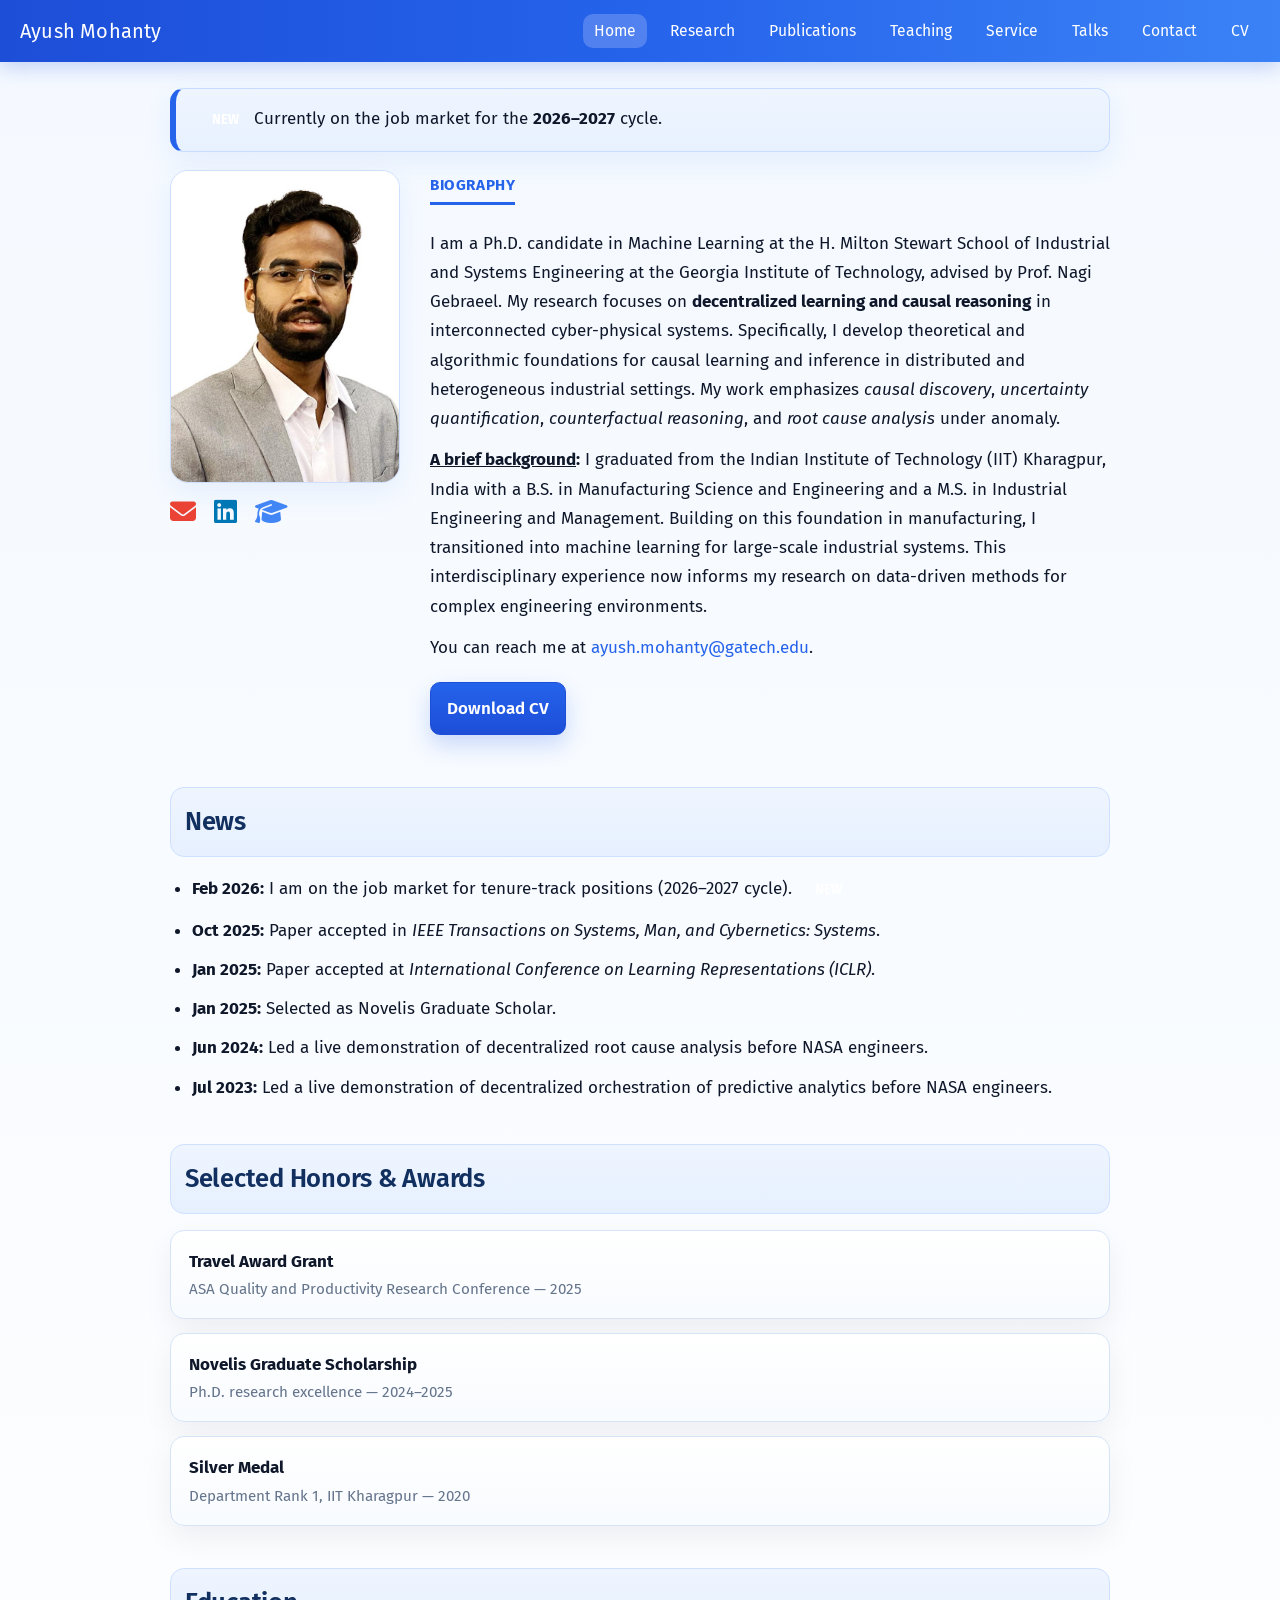
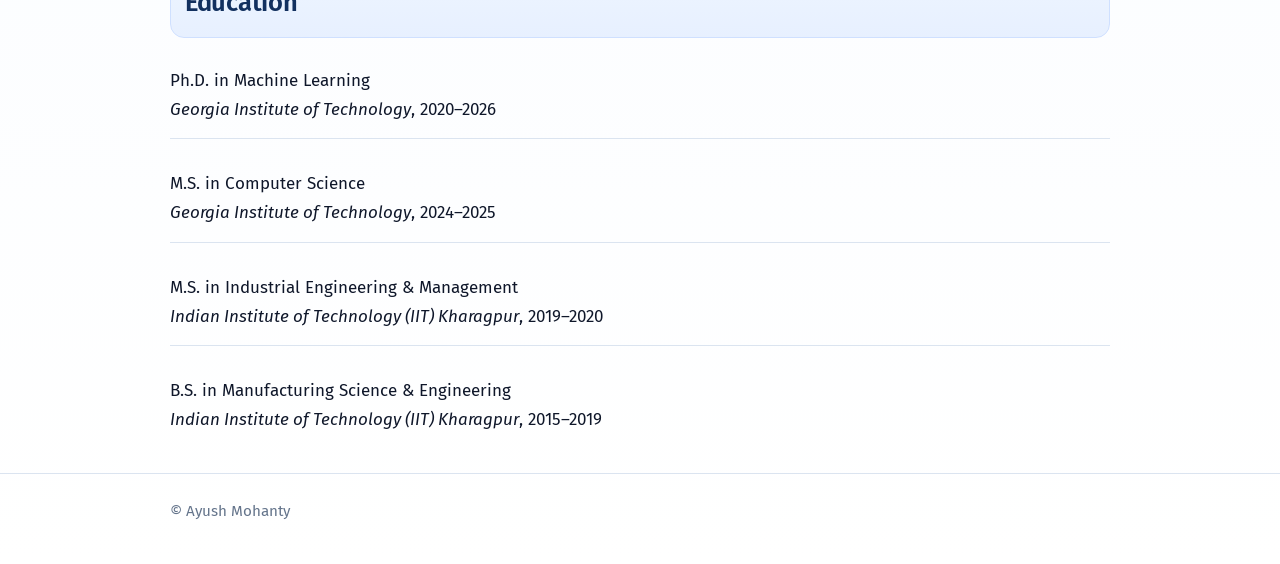
==== commit 7070637e: "Deleted academic" ====
--- a/index.html
+++ b/index.html
@@ -41,7 +41,7 @@
     <section class="hero">
       <p class="note-box">
         <span class="new-badge">NEW</span>
-        Currently on the academic job market for the <strong>2026–2027</strong> cycle.
+        Currently on the job market for the <strong>2026–2027</strong> cycle.
       </p>
 
       <div class="hero-grid">
@@ -97,7 +97,7 @@
       <h2>News</h2>
       <ul class="clean-list">
         <li>
-          <strong>Feb 2026:</strong> I am on the academic job market for tenure-track positions (2026–2027 cycle).
+          <strong>Feb 2026:</strong> I am on the job market for tenure-track positions (2026–2027 cycle).
           <span class="new-badge inline-badge">NEW</span>
         </li>
         <li>
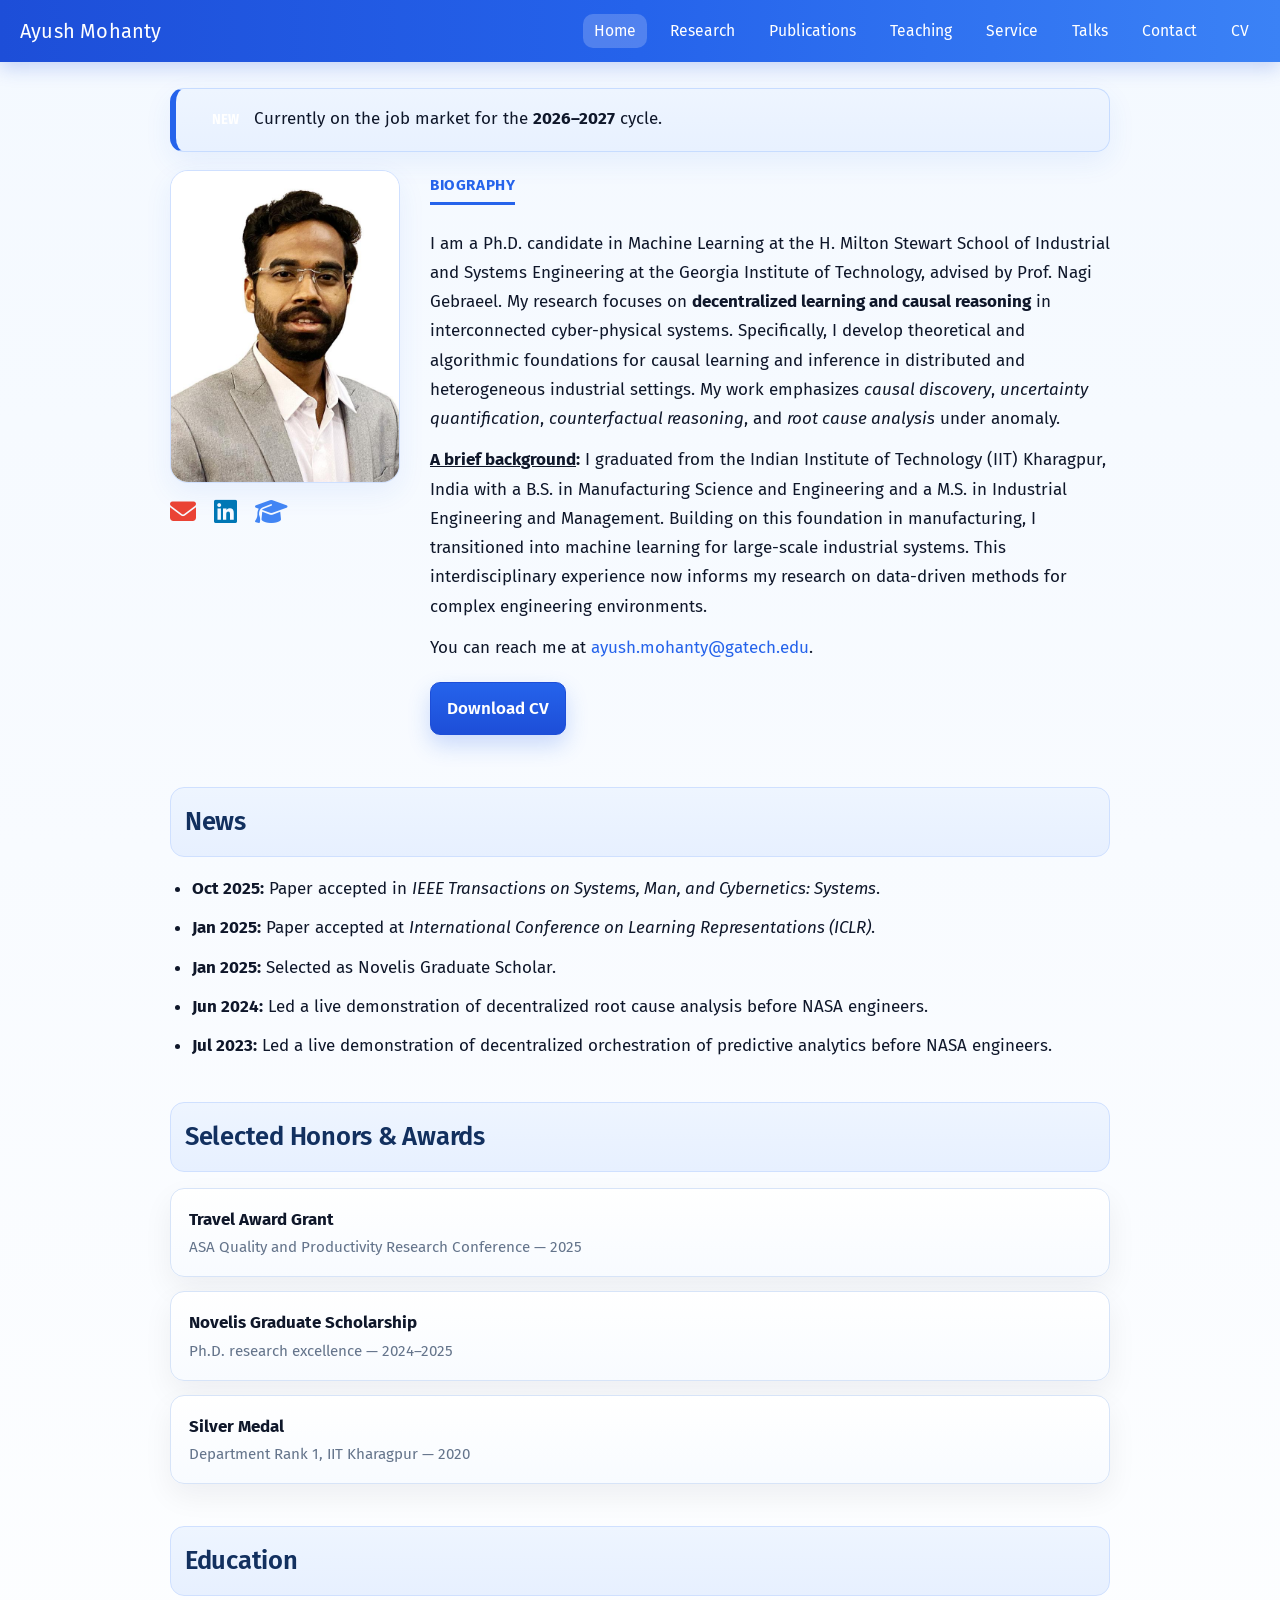
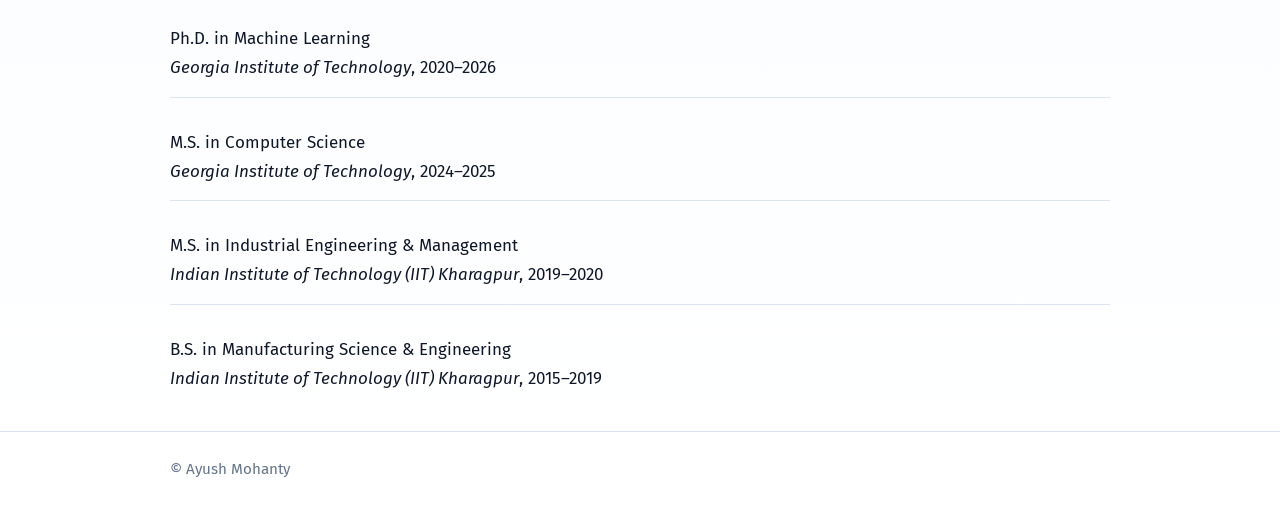
==== commit 5e20865c: "Changes April 27, 2026" ====
--- a/index.html
+++ b/index.html
@@ -96,10 +96,10 @@
     <section>
       <h2>News</h2>
       <ul class="clean-list">
-        <li>
+        <!-- <li>
           <strong>Feb 2026:</strong> I am on the job market for tenure-track positions (2026–2027 cycle).
           <span class="new-badge inline-badge">NEW</span>
-        </li>
+        </li> -->
         <li>
           <strong>Oct 2025:</strong> Paper accepted in <em>IEEE Transactions on Systems, Man, and Cybernetics: Systems</em>.
         </li>
